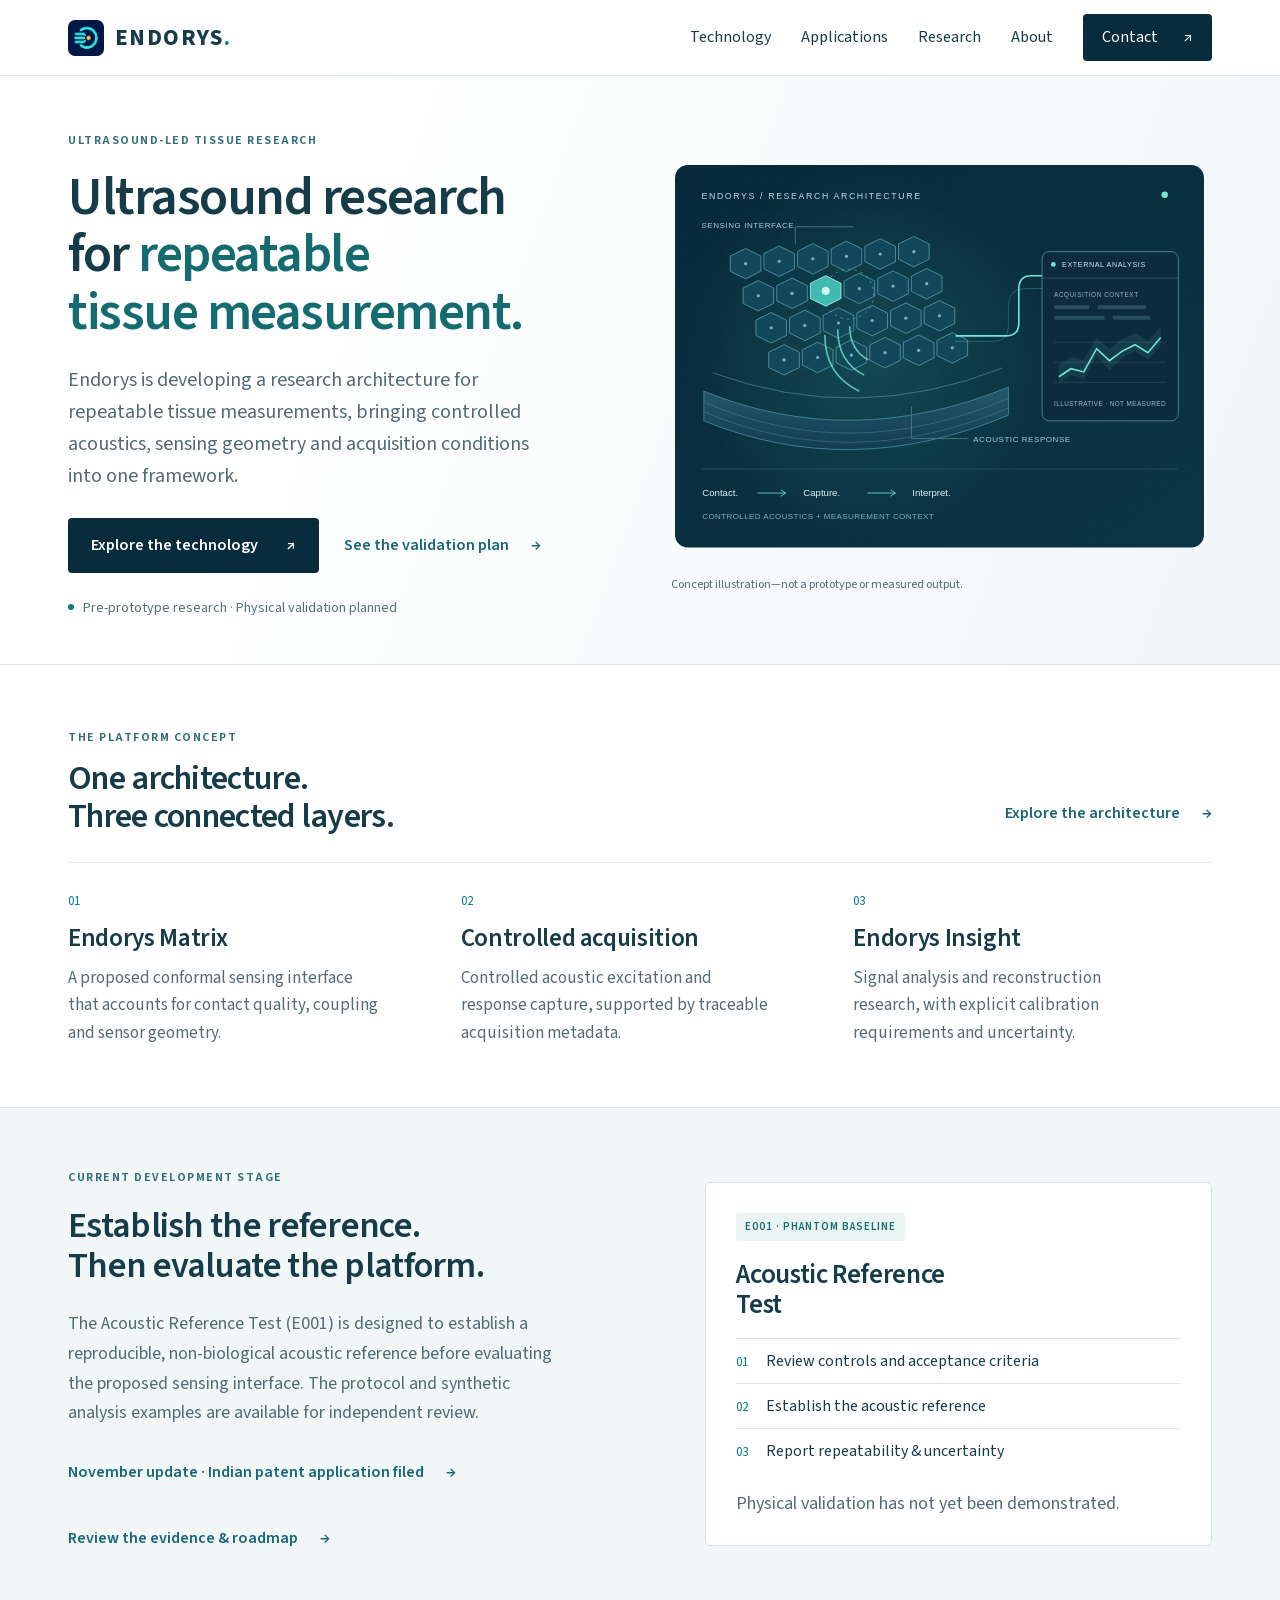
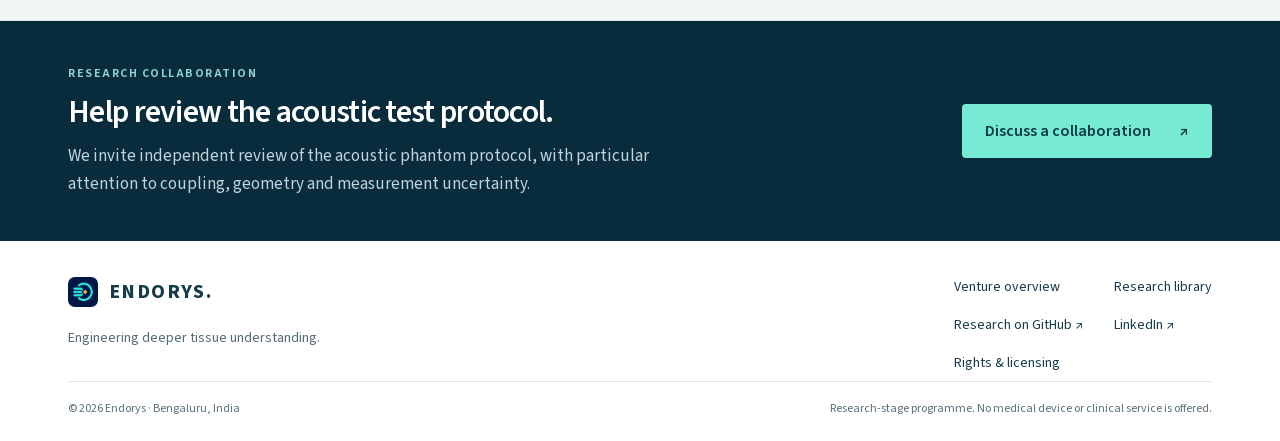
==== index.html @ 749d60e1 "Refine the Endorys website navigation and evidence presentation" ====
<!doctype html><html lang="en"><head><meta charset="utf-8"><meta name="viewport" content="width=device-width,initial-scale=1"><meta name="theme-color" content="#082c3c"><title>Endorys — Engineering deeper tissue understanding</title><meta name="description" content="Explore the Endorys research architecture for controlled acoustic measurement, conformal sensing and calibrated tissue-response analysis."><link rel="canonical" href="https://endorys.com/"><meta property="og:title" content="Endorys — Engineering deeper tissue understanding"><meta property="og:description" content="Explore the Endorys research architecture for controlled acoustic measurement, conformal sensing and calibrated tissue-response analysis."><meta property="og:type" content="website"><meta property="og:url" content="https://endorys.com/"><meta property="og:image" content="https://endorys.com/platform-concept.png"><meta property="og:image:alt" content="Endorys research concept illustration; not a prototype or measured output"><link rel="icon" href="endorys-icon.png"><link rel="preload" href="source-sans-3.woff2" as="font" type="font/woff2" crossorigin><link rel="stylesheet" href="site.css?v=20261106-mature1"><script src="site.js?v=20261109-ui" defer></script><link rel="stylesheet" href="site-ui.css?v=20261109-ui"></head><body><a class="skip-link" href="#main">Skip to content</a><header class="header"><div class="shell header-inner"><a href="index.html" class="brand" aria-label="Endorys home" aria-current="page"><img src="endorys-icon.png" alt="" width="36" height="36"><span>ENDORYS<span class="brand-dot">.</span></span></a><button class="menu-button" aria-expanded="false" aria-controls="primary-navigation">Menu <span aria-hidden="true">＋</span></button><nav id="primary-navigation" aria-label="Main navigation"><a href="technology.html">Technology</a><a href="applications.html">Applications</a><a href="research.html">Research</a><a href="about.html">About</a><a class="nav-contact" href="contact.html">Contact <span aria-hidden="true">↗</span></a></nav></div></header><main id="main" tabindex="-1"><section class="home-hero"><div class="shell hero-layout"><div class="hero-copy"><span class="eyebrow">ULTRASOUND-LED TISSUE RESEARCH</span><h1>Ultrasound research for <em>repeatable tissue measurement.</em></h1><p class="hero-lead">Endorys is developing a research architecture for repeatable tissue measurements, bringing controlled acoustics, sensing geometry and acquisition conditions into one framework.</p><div class="hero-actions"><a class="button button-dark" href="technology.html">Explore the technology <span aria-hidden="true">↗</span></a><a class="text-link" href="research.html">See the validation plan <span aria-hidden="true">→</span></a></div><p class="stage-note"><span class="status-dot" aria-hidden="true"></span>Pre-prototype research · Physical validation planned</p></div><figure class="hero-figure"><img src="platform-architecture.svg" alt="Illustrated research architecture connecting a conformal sensing interface to external analysis" width="680" height="510" fetchpriority="high"><figcaption>Concept illustration—not a prototype or measured output.</figcaption></figure></div></section>
<section class="platform-section shell"><div class="section-heading"><span class="eyebrow">THE PLATFORM CONCEPT</span><h2>One architecture.<br>Three connected layers.</h2><a class="text-link" href="technology.html">Explore the architecture <span aria-hidden="true">→</span></a></div><div class="component-row"><article><span class="number">01</span><h3>Endorys Matrix</h3><p>A proposed conformal sensing interface that accounts for contact quality, coupling and sensor geometry.</p></article><article><span class="number">02</span><h3>Controlled acquisition</h3><p>Controlled acoustic excitation and response capture, supported by traceable acquisition metadata.</p></article><article><span class="number">03</span><h3>Endorys Insight</h3><p>Signal analysis and reconstruction research, with explicit calibration requirements and uncertainty.</p></article></div></section>
<section class="research-feature"><div class="shell feature-layout"><div><span class="eyebrow">CURRENT DEVELOPMENT STAGE</span><h2>Establish the reference.<br>Then evaluate the platform.</h2><p>The Acoustic Reference Test (E001) is designed to establish a reproducible, non-biological acoustic reference before evaluating the proposed sensing interface. The protocol and synthetic analysis examples are available for independent review.</p><p><a class="text-link" href="research.html#patent-filing">November update · Indian patent application filed <span aria-hidden="true">→</span></a></p><a class="text-link" href="research.html">Review the evidence & roadmap <span aria-hidden="true">→</span></a></div><div class="milestone-panel"><span class="tag">E001 · PHANTOM BASELINE</span><h3>Acoustic Reference<br>Test</h3><ol><li><span>01</span>Review controls and acceptance criteria</li><li><span>02</span>Establish the acoustic reference</li><li><span>03</span>Report repeatability & uncertainty</li></ol><p>Physical validation has not yet been demonstrated.</p></div></div></section>
<section class="cta"><div class="shell cta-inner"><div><span class="eyebrow">RESEARCH COLLABORATION</span><h2>Help review the acoustic test protocol.</h2><p>We invite independent review of the acoustic phantom protocol, with particular attention to coupling, geometry and measurement uncertainty.</p></div><a class="button button-light" href="contact.html">Discuss a collaboration <span aria-hidden="true">↗</span></a></div></section></main><footer class="footer"><div class="shell"><div class="footer-top"><div><a class="brand" href="index.html"><img src="endorys-icon.png" alt="" width="30" height="30"><span>ENDORYS.</span></a><p>Engineering deeper tissue understanding.</p></div><nav aria-label="Footer navigation"><a href="overview.html">Venture overview</a><a href="research-library.html">Research library</a><a href="https://github.com/Endorys/platform">Research on GitHub ↗</a><a href="https://www.linkedin.com/company/endorys/">LinkedIn ↗</a><a href="https://github.com/Endorys/endorys.github.io/blob/main/LICENSE.md">Rights & licensing</a></nav></div><div class="footer-bottom"><span>© 2026 Endorys · Bengaluru, India</span><span>Research-stage programme. No medical device or clinical service is offered.</span></div></div></footer></body></html>
---- site.css ----
@font-face{font-family:'Source Sans 3';font-style:normal;font-weight:200 900;font-display:swap;src:url('source-sans-3.woff2') format('woff2')}
:root{--ink:#163c4a;--navy:#082c3c;--teal:#087e83;--mint:#76ead3;--muted:#526b77;--surface:#f1f6f7;--line:#dbe6e9;--white:#fff}*{box-sizing:border-box}html{scroll-behavior:smooth;scroll-padding-top:100px}body{margin:0;background:var(--white);color:var(--ink);font-family:'Source Sans 3',Arial,sans-serif;font-size:18px;line-height:1.65;-webkit-font-smoothing:antialiased}a{color:inherit;text-decoration:none}button{font:inherit}img{display:block;max-width:100%;height:auto}figure{margin:0}p{color:var(--muted);margin:0 0 22px}h1,h2,h3{font-weight:600;line-height:1.12;letter-spacing:-.7px;margin:0 0 24px}h1{font-size:clamp(42px,4.7vw,64px);letter-spacing:-1.5px}h2{font-size:clamp(30px,3.1vw,42px)}h3{font-size:25px;letter-spacing:-.35px}em{font-style:normal;color:var(--teal)}.shell{max-width:1240px;padding:0 48px;margin:0 auto}.header{height:88px;position:sticky;top:0;z-index:20;background:rgba(255,255,255,.97);border-bottom:1px solid var(--line)}.header-inner{height:100%;display:flex;align-items:center;justify-content:space-between;gap:32px}.brand{display:inline-flex;align-items:center;gap:11px;font-size:23px;font-weight:750;letter-spacing:1.4px;white-space:nowrap}.brand img{border-radius:7px}.brand-dot{color:var(--teal)}.header nav{display:flex;align-items:center;gap:30px;font-size:16px}.header nav>a{position:relative;min-height:44px;display:inline-flex;align-items:center}.header nav>a:hover,.header nav>a[aria-current=page]{color:var(--teal)}.header nav>a[aria-current=page]:not(.nav-contact):after{content:'';position:absolute;bottom:0;left:0;right:0;height:2px;background:var(--teal)}.header nav .nav-contact{padding:10px 19px;background:var(--navy);color:#fff;border-radius:4px;gap:25px}.nav-contact:hover{background:#145269}.menu-button{display:none}.eyebrow{display:block;font-size:12px;font-weight:650;letter-spacing:1.5px;color:#326d7b;line-height:1.5;margin-bottom:19px}.button{display:inline-flex;align-items:center;justify-content:space-between;gap:28px;min-height:50px;padding:13px 22px;font-size:16px;font-weight:600;border:1px solid transparent;border-radius:4px;transition:background .15s}.button-dark{background:var(--navy);color:#fff}.button-dark:hover{background:#16546b}.button-light{background:var(--mint);color:#0b3944}.button-light:hover{background:#a0f3e3}.text-link{display:inline-flex;align-items:center;gap:22px;font-size:16px;font-weight:600;color:#176779;min-height:44px}.text-link:hover{text-decoration:underline;text-underline-offset:5px}.home-hero{background:linear-gradient(110deg,#fff 20%,#f0f6f7 100%);border-bottom:1px solid var(--line)}.hero-layout{display:grid;grid-template-columns:1.03fr 1fr;gap:38px;align-items:center;padding-top:55px;padding-bottom:45px}.hero-copy{min-width:0}.hero-copy h1{font-size:clamp(42px,4.35vw,59px);line-height:1.08;margin-bottom:24px}.hero-lead{font-size:20px;line-height:1.6;max-width:475px;margin-bottom:26px}.hero-actions{display:flex;align-items:center;flex-wrap:wrap;gap:14px 25px}.stage-note{display:flex;align-items:center;gap:9px;font-size:14px;margin:23px 0 0;color:#55717c}.status-dot{width:6px;height:6px;background:var(--teal);border-radius:50%;flex:none}.hero-figure img{width:100%}.hero-figure figcaption{font-size:12px;color:#526b77;margin:9px 4px 0;line-height:1.5}.platform-section{padding-top:63px;padding-bottom:61px}.section-heading{display:grid;grid-template-columns:1fr auto;align-items:end;margin-bottom:27px}.section-heading .eyebrow{grid-column:1/-1;margin-bottom:13px}.section-heading h2{margin:0;font-size:34px}.component-row{display:grid;grid-template-columns:repeat(3,minmax(0,1fr));gap:34px;border-top:1px solid var(--line);padding-top:27px}.component-row article{position:relative;min-width:0}.component-row .number{display:block;font-size:13px;color:var(--teal);margin-bottom:13px}.component-row h3,.component-row h2{font-size:25px;margin-bottom:12px}.component-row p{font-size:17px;line-height:1.6;max-width:310px;margin-bottom:0}.research-feature{background:var(--surface);border-top:1px solid var(--line);border-bottom:1px solid var(--line)}.feature-layout{display:grid;grid-template-columns:1.1fr 1fr;gap:80px;align-items:center;padding-top:60px;padding-bottom:60px}.feature-layout h2{font-size:36px}.feature-layout>div>p{max-width:490px;font-size:18px}.milestone-panel{background:white;border:1px solid #d2e3e7;border-radius:6px;padding:27px 30px}.tag{display:inline-block;font-size:11px;letter-spacing:1px;font-weight:600;line-height:1.5;color:#176b72;background:#e9f4f3;border-radius:3px;padding:6px 9px}.tag-muted{color:#586b72;background:#eef1f2}.milestone-panel h3{font-size:27px;margin:18px 0}.milestone-panel ol{list-style:none;padding:0;margin:0}.milestone-panel li{display:flex;gap:18px;padding:9px 0;font-size:16px;border-top:1px solid var(--line)}.milestone-panel li span{color:var(--teal);font-size:13px;padding-top:3px}.milestone-panel>p{font-size:13px;margin:15px 0 0}.cta{background:var(--navy);color:white}.cta-inner{display:flex;align-items:center;justify-content:space-between;gap:50px;padding-top:43px;padding-bottom:43px}.cta .eyebrow{color:#8fd4d2;margin-bottom:12px}.cta h2{font-size:32px;margin-bottom:12px}.cta p{font-size:17px;color:#c1d4dc;max-width:620px;margin:0}.cta .button{flex:none}.footer{background:#fff}.footer .shell{padding-top:34px;padding-bottom:22px}.footer-top{display:flex;align-items:start;justify-content:space-between;gap:30px}.footer .brand{font-size:20px}.footer-top p{font-size:14px;margin:10px 0 20px}.footer nav{display:grid;grid-template-columns:auto auto;gap:8px 30px;font-size:14px}.footer nav a{min-height:30px}.footer nav a:hover{color:var(--teal);text-decoration:underline}.footer-bottom{display:flex;justify-content:space-between;gap:25px;border-top:1px solid var(--line);padding-top:17px;font-size:12px;color:#5b707a}.page-hero{padding-top:66px;padding-bottom:40px}.page-hero h1{max-width:870px}.lead{font-size:22px;line-height:1.55;max-width:760px;margin-bottom:0}.content-section{padding-top:45px;padding-bottom:65px}.surface{background:var(--surface);border-block:1px solid var(--line)}.split-copy{display:grid;grid-template-columns:1fr 1.12fr;gap:90px}.lead-small{font-size:21px;line-height:1.6}.wide-figure{background:var(--surface);border:1px solid var(--line);border-radius:7px;padding:20px;display:grid;grid-template-columns:minmax(0,1fr) 280px;align-items:center;margin:0 0 45px}.wide-figure img{max-width:650px;width:100%;margin:auto}.wide-figure figcaption{font-size:15px;line-height:1.6;color:var(--muted);padding:30px}.component-row .tag{margin-top:20px}.notice{padding:20px 24px;border-left:3px solid var(--teal);background:var(--surface);font-size:16px;line-height:1.7;margin-top:35px;color:var(--muted)}.notice strong{color:var(--ink)}.image-disclosure{border-block:1px solid var(--line);padding:20px 0}.image-disclosure figure{padding-top:24px}.image-disclosure img{border-radius:5px}.image-disclosure figcaption{font-size:13px;color:var(--muted);margin-top:12px}details summary{cursor:pointer;list-style:none;display:flex;justify-content:space-between;gap:20px;min-height:30px;font-size:18px}summary::-webkit-details-marker{display:none}summary:after{content:'+';color:var(--teal)}details[open] summary:after{content:'−'}details p{font-size:17px;max-width:850px;margin-top:20px}details p a{text-decoration:underline}.application-list>article{display:grid;grid-template-columns:1fr 1fr;gap:90px;border-top:1px solid var(--line);padding:38px 0}.application-list h2{font-size:32px}.application-list p{font-size:19px;max-width:480px}.application-list dl{margin:5px 0}.application-list dt{font-size:12px;letter-spacing:1px;text-transform:uppercase;color:#276e7b;margin-bottom:8px;font-weight:600}.application-list dd{margin:0 0 24px;font-size:17px;color:var(--muted);line-height:1.65}.fine-print{font-size:14px;line-height:1.65;color:#5b707a;margin-top:20px}.evidence-row{display:grid;grid-template-columns:repeat(3,minmax(0,1fr));gap:38px}.evidence-row h2{font-size:26px;margin-top:20px}.evidence-row p{font-size:17px}.roadmap{list-style:none;margin:0;padding:0;border-top:1px solid #cddde2}.roadmap li{padding:20px 0;border-bottom:1px solid #cddde2}.roadmap li>span{font-size:11px;letter-spacing:1px;color:var(--teal);font-weight:600}.roadmap h3{font-size:23px;margin:12px 0}.roadmap p{font-size:17px;margin-bottom:0}.resource-links{border-top:1px solid var(--line);margin-top:30px}.resource-links>a{display:flex;align-items:center;justify-content:space-between;gap:25px;border-bottom:1px solid var(--line);padding:18px 0;font-size:19px}.resource-links>a:hover{color:var(--teal)}.resource-links span{color:var(--teal)}.about-layout,.contact-layout{display:grid;grid-template-columns:.8fr 1.2fr;gap:95px}.founder-panel{padding:34px;background:var(--surface);border:1px solid var(--line);border-radius:5px;align-self:start}.monogram{display:grid;place-items:center;width:78px;height:78px;background:var(--navy);color:var(--mint);border-radius:50%;font-size:26px;margin-bottom:30px}.founder-panel h2{font-size:30px}.founder-panel .text-link{display:flex;margin-top:24px}.prose h2{font-size:29px;margin-top:35px;margin-bottom:18px}.prose h2:first-child{margin-top:0}.prose p{line-height:1.8}.contact-panel{padding:32px;background:var(--navy);border-radius:6px;color:white;align-self:start}.contact-panel .eyebrow{color:#8fd4d2}.contact-panel h2{font-size:33px}.contact-panel p{color:#c0d2da}.contact-email{font-size:20px;overflow-wrap:anywhere;display:inline-flex;gap:14px;margin-bottom:16px;text-decoration:underline;text-underline-offset:5px}.contact-panel .fine-print{font-size:14px;border-top:1px solid #386070;padding-top:20px}.contact-faq{border-top:1px solid var(--line)}.contact-faq details{padding:22px 0;border-bottom:1px solid var(--line)}.skip-link{position:absolute;left:-9999px}.skip-link:focus{left:15px;top:15px;z-index:99;background:#fff;color:#082c3c;padding:12px}:focus-visible{outline:3px solid #07888c;outline-offset:5px}
@media(max-width:1100px){.shell{padding-left:34px;padding-right:34px}.header nav{gap:20px}.hero-layout{gap:20px}.hero-copy h1{font-size:47px}.hero-lead{font-size:19px}.feature-layout{gap:45px}.split-copy,.about-layout,.contact-layout,.application-list>article{gap:50px}.contact-email{font-size:18px}.wide-figure{grid-template-columns:1fr 220px}}
@media(max-width:800px){.header{height:74px}.header-inner{gap:15px}.menu-button{display:flex;align-items:center;gap:20px;min-height:44px;background:none;border:0;color:var(--ink);padding:8px 0;font-size:16px}.header nav{display:none;position:absolute;top:74px;left:0;right:0;background:#fff;padding:18px 28px 24px;border-bottom:1px solid var(--line);box-shadow:0 12px 18px #082c3c0d}.header nav.is-open{display:flex;flex-direction:column;align-items:stretch;gap:5px}.header nav>a{padding:9px 5px}.header nav .nav-contact{margin-top:8px;justify-content:space-between;padding:12px 18px}.hero-layout{grid-template-columns:1fr;padding-top:42px;padding-bottom:33px;gap:28px}.hero-copy h1{font-size:clamp(42px,7.5vw,59px)}.hero-copy{max-width:660px}.hero-lead{max-width:570px}.hero-figure{max-width:570px;margin:0 auto;width:100%}.hero-figure img{max-height:330px;object-fit:contain}.hero-figure figcaption{text-align:center}.feature-layout,.split-copy,.about-layout,.contact-layout,.application-list>article{grid-template-columns:1fr;gap:30px}.feature-layout{padding-top:43px;padding-bottom:43px}.component-row{gap:20px}.component-row h3,.component-row h2{font-size:23px}.component-row p{font-size:16px}.section-heading h2{font-size:31px}.section-heading{grid-template-columns:1fr;gap:16px}.cta-inner{align-items:start;flex-direction:column;gap:25px}.cta h2{font-size:30px}.footer nav{gap:8px 23px}.page-hero{padding-top:43px;padding-bottom:20px}.page-hero h1{font-size:clamp(39px,7vw,55px)}.lead{font-size:20px}.content-section{padding-top:34px;padding-bottom:43px}.wide-figure{grid-template-columns:1fr}.wide-figure img{max-height:370px;object-fit:contain}.wide-figure figcaption{padding:15px 8px;text-align:center}.evidence-row{grid-template-columns:1fr;gap:25px}.evidence-row article{border-bottom:1px solid var(--line);padding-bottom:20px}.application-list>article{padding:29px 0}.application-list h2{font-size:29px}.about-layout{gap:35px}.founder-panel{max-width:500px}.prose h2{font-size:27px}}
@media(max-width:540px){body{font-size:17px}.shell{padding-left:24px;padding-right:24px}.brand{font-size:21px;letter-spacing:1.1px}.brand img{width:32px;height:32px}.hero-layout{padding-top:35px;gap:23px}.hero-copy h1{font-size:clamp(37px,9.3vw,49px);letter-spacing:-1.1px}.hero-lead{font-size:18px;line-height:1.6;margin-bottom:22px}.hero-actions{gap:8px 20px}.button{font-size:15px;padding:12px 18px;gap:20px}.text-link{font-size:15px}.stage-note{font-size:12px;margin-top:18px}.eyebrow{font-size:11px;letter-spacing:1.2px;margin-bottom:16px}.hero-figure img{max-height:260px}.hero-figure figcaption{font-size:11px}.platform-section{padding-top:38px;padding-bottom:35px}.section-heading h2{font-size:30px}.component-row{grid-template-columns:1fr;gap:23px;padding-top:22px}.component-row article{display:grid;grid-template-columns:26px 1fr;gap:0 13px}.component-row .number{grid-row:1/3;padding-top:5px}.component-row h3,.component-row h2{font-size:23px;margin-bottom:8px}.component-row p{grid-column:2;max-width:none;font-size:16px}.component-row .tag{grid-column:2;justify-self:start}.feature-layout h2{font-size:31px}.feature-layout>div>p{font-size:17px}.milestone-panel{padding:23px}.milestone-panel h3{font-size:26px}.cta-inner{padding-top:34px;padding-bottom:34px}.cta h2{font-size:29px}.cta p{font-size:16px}.footer-top{flex-direction:column;gap:0}.footer .shell{padding-top:28px}.footer nav{width:100%;margin-bottom:20px;font-size:13px;gap:5px 20px;grid-template-columns:1fr 1fr}.footer nav a{padding:5px 0}.footer-bottom{flex-direction:column;gap:5px;font-size:11px}.page-hero h1{font-size:39px;letter-spacing:-1px}.lead{font-size:19px}.notice{font-size:15px;padding:17px 19px}.contact-panel{padding:25px}.contact-email{font-size:19px}.contact-panel h2{font-size:30px}.resource-links>a{font-size:17px}.application-list p{font-size:18px}.fine-print{font-size:13px}.wide-figure{padding:12px}}
@media(prefers-reduced-motion:reduce){html{scroll-behavior:auto}*,*:before,*:after{transition:none!important;animation:none!important}}
@media print{.header,.footer,.cta,.hero-actions{display:none}body{font-size:11pt}.shell{padding:0;max-width:none}.page-hero,.content-section,.platform-section,.feature-layout{padding:15px 0}h1{font-size:30pt}h2{font-size:22pt}a{text-decoration:underline}.component-row{break-inside:avoid}}
---- site-ui.css ----
/* Shared navigation and evidence cues for the public site. */
html {
  scroll-padding-top: 6rem;
}

.header {
  height: 76px;
}

.header nav > a[aria-current="location"] {
  color: #126472;
  text-decoration: underline;
  text-underline-offset: 0.4em;
}

.skip-link:focus {
  position: fixed;
  border-radius: 4px;
}

.home-hero h1 {
  font-size: clamp(2.5rem, 4.15vw, 3.5rem);
  text-wrap: balance;
}

.home-hero h1 em {
  color: #146b70;
}

.breadcrumb {
  display: flex;
  flex-wrap: wrap;
  align-items: center;
  gap: 0.4rem 0.7rem;
  padding-block: 1rem;
  color: #526b77;
  font-size: 0.9375rem;
}

.breadcrumb a {
  color: #126472;
  text-decoration: underline;
  text-underline-offset: 0.18em;
}

.evidence-chip {
  display: inline-flex;
  align-items: center;
  padding: 0.3rem 0.65rem;
  margin: 1.1rem 0 0;
  border: 1px solid #c8e1e2;
  border-radius: 4px;
  background: #edf6f6;
  color: #164b55;
  font-size: 0.875rem;
  font-weight: 650;
}

.section-links {
  display: flex;
  flex-wrap: wrap;
  align-items: baseline;
  gap: 0.25rem 1rem;
  margin-top: 1.35rem;
  padding-top: 0.65rem;
  border-top: 1px solid #dbe6e9;
  font-size: 0.9375rem;
}

.section-links > span {
  color: #526b77;
  font-weight: 650;
}

.section-links ul {
  display: flex;
  flex-wrap: wrap;
  gap: 0 1.1rem;
  margin: 0;
  padding: 0;
  list-style: none;
}

.section-links a {
  display: inline-flex;
  align-items: center;
  min-height: 44px;
  color: #126472;
  text-decoration: underline;
  text-underline-offset: 0.18em;
}

.library-page .hero .section-links {
  border-color: #335662;
}

.library-page .hero .eyebrow,
.library-page .hero .section-links > span {
  color: #c4d8df;
}

.library-page .hero .section-links a,
.library-page .hero .text-link.light {
  color: #a6f0e0;
}

.library-page .header .brand-dot {
  color: #146b70;
}

.library-page .hero-grid {
  padding-block: clamp(2rem, 4.5vw, 4rem);
}

.overview-content {
  max-width: 1050px;
  padding-bottom: 3rem;
}

.overview-content > .eyebrow {
  margin-top: 1.5rem;
}

.overview-content > h1 {
  max-width: 16ch;
  text-wrap: balance;
}

.overview-content > p {
  max-width: 68ch;
}

.overview-content .print-hint {
  font-size: 0.9rem;
}

.overview-content .stage {
  padding: 1rem 1.25rem;
  border-left: 3px solid #087e83;
  background: #f1f6f7;
}

.overview-content .grid {
  display: grid;
  grid-template-columns: repeat(2, minmax(0, 1fr));
  gap: clamp(1.5rem, 5vw, 4rem);
}

.overview-content section {
  min-width: 0;
  margin-top: 1.75rem;
  padding-top: 1.35rem;
  border-top: 1px solid #dbe6e9;
  overflow-wrap: anywhere;
}

.overview-content h2 {
  margin-bottom: 0.75rem;
  font-size: clamp(1.3rem, 2.5vw, 1.65rem);
}

.overview-content section p,
.overview-content section li {
  font-size: 1rem;
}

.overview-content section a {
  color: #126472;
  text-decoration: underline;
  text-underline-offset: 0.18em;
}

.overview-content .meta,
.overview-content .note {
  font-size: 0.875rem;
}

@media (max-width: 800px) {
  .header {
    height: 66px;
  }

  .header nav {
    top: 100%;
    max-height: calc(100dvh - 66px);
    overflow-y: auto;
  }

  html:not(.nav-enhanced) .header {
    position: relative;
    height: auto;
  }

  html:not(.nav-enhanced) .header-inner {
    flex-wrap: wrap;
    padding-block: 0.5rem;
  }

  html:not(.nav-enhanced) .header nav {
    position: static;
    display: flex;
    flex-wrap: wrap;
    gap: 0 0.75rem;
    max-height: none;
    padding: 0;
    border: 0;
    box-shadow: none;
  }

  html:not(.nav-enhanced) .menu-button {
    display: none;
  }
}

@media (max-width: 560px) {
  .home-hero h1 {
    font-size: clamp(2.05rem, 8.6vw, 2.75rem);
  }

  .overview-content .grid {
    grid-template-columns: 1fr;
    gap: 0;
  }
}

@media print {
  .overview-content .breadcrumb,
  .overview-content .print-hint {
    display: none;
  }

  .overview-content .grid {
    grid-template-columns: repeat(2, minmax(0, 1fr));
    gap: 1rem;
  }

  .overview-content section {
    break-inside: avoid;
  }
}
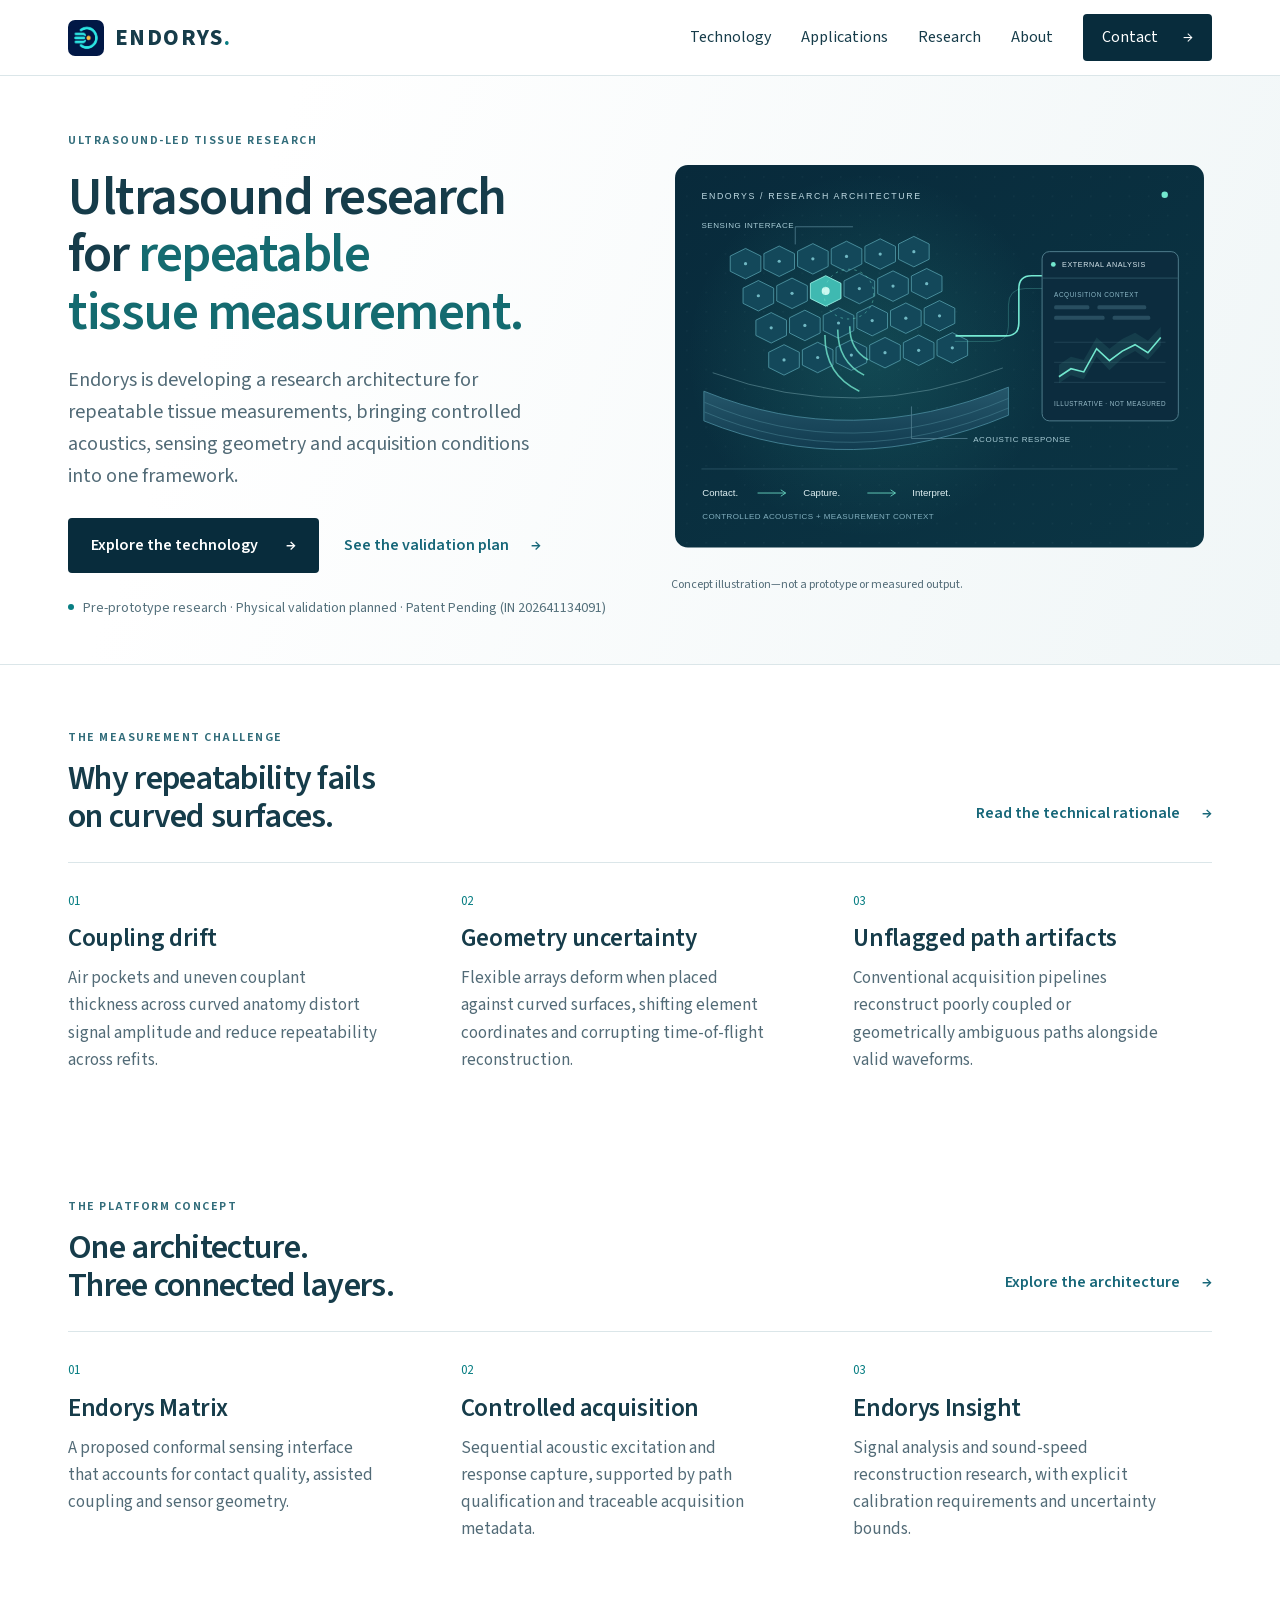
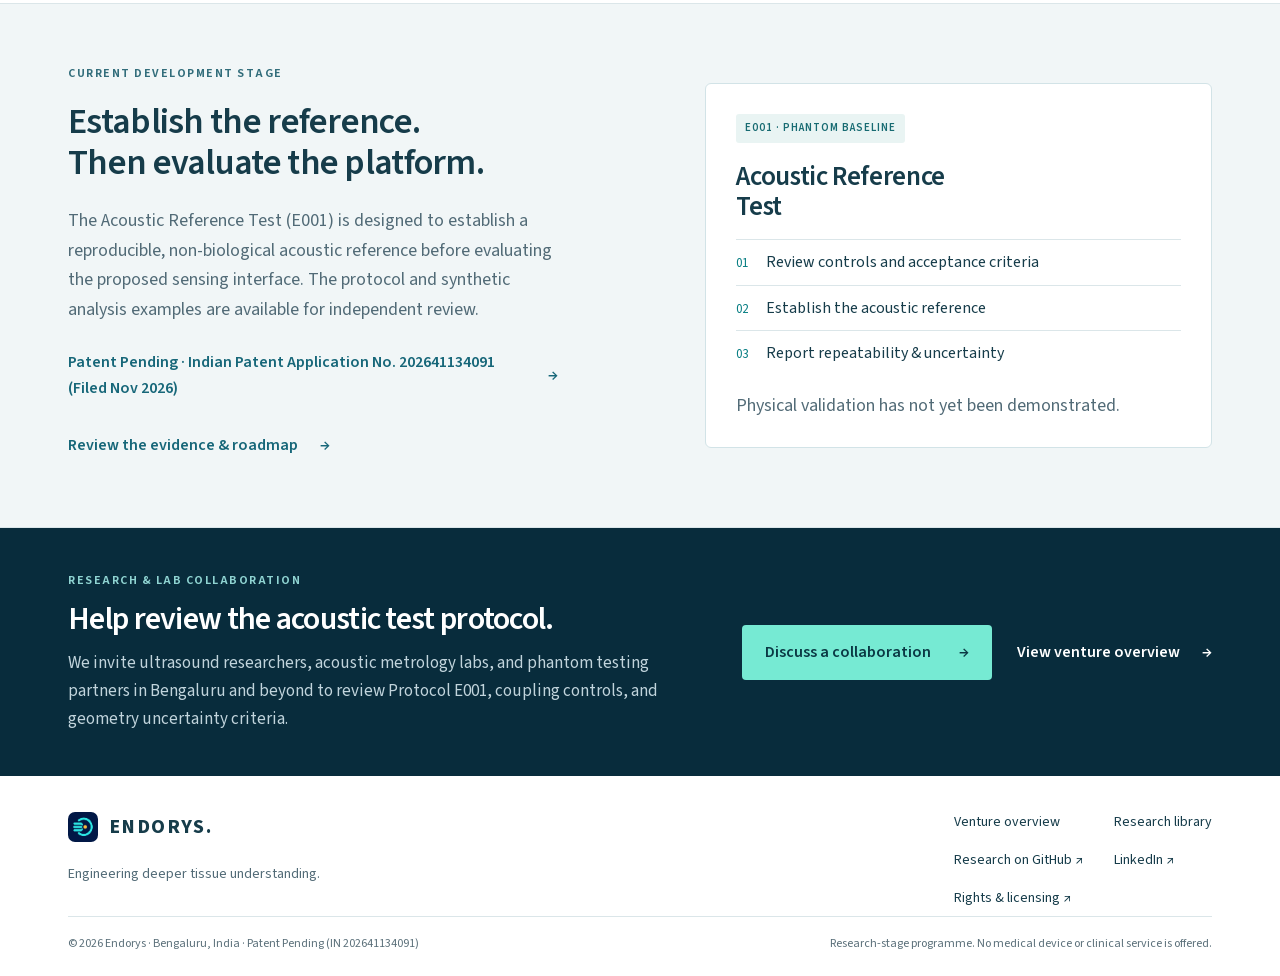
==== commit ab9993ac: "Revise index.html for SEO and content clarity Updated the title, description, and keywords for SEO o" ====
--- a/index.html
+++ b/index.html
@@ -1,4 +1,181 @@
-<!doctype html><html lang="en"><head><meta charset="utf-8"><meta name="viewport" content="width=device-width,initial-scale=1"><meta name="theme-color" content="#082c3c"><title>Endorys — Engineering deeper tissue understanding</title><meta name="description" content="Explore the Endorys research architecture for controlled acoustic measurement, conformal sensing and calibrated tissue-response analysis."><link rel="canonical" href="https://endorys.com/"><meta property="og:title" content="Endorys — Engineering deeper tissue understanding"><meta property="og:description" content="Explore the Endorys research architecture for controlled acoustic measurement, conformal sensing and calibrated tissue-response analysis."><meta property="og:type" content="website"><meta property="og:url" content="https://endorys.com/"><meta property="og:image" content="https://endorys.com/platform-concept.png"><meta property="og:image:alt" content="Endorys research concept illustration; not a prototype or measured output"><link rel="icon" href="endorys-icon.png"><link rel="preload" href="source-sans-3.woff2" as="font" type="font/woff2" crossorigin><link rel="stylesheet" href="site.css?v=20261106-mature1"><script src="site.js?v=20261109-ui" defer></script><link rel="stylesheet" href="site-ui.css?v=20261109-ui"></head><body><a class="skip-link" href="#main">Skip to content</a><header class="header"><div class="shell header-inner"><a href="index.html" class="brand" aria-label="Endorys home" aria-current="page"><img src="endorys-icon.png" alt="" width="36" height="36"><span>ENDORYS<span class="brand-dot">.</span></span></a><button class="menu-button" aria-expanded="false" aria-controls="primary-navigation">Menu <span aria-hidden="true">＋</span></button><nav id="primary-navigation" aria-label="Main navigation"><a href="technology.html">Technology</a><a href="applications.html">Applications</a><a href="research.html">Research</a><a href="about.html">About</a><a class="nav-contact" href="contact.html">Contact <span aria-hidden="true">↗</span></a></nav></div></header><main id="main" tabindex="-1"><section class="home-hero"><div class="shell hero-layout"><div class="hero-copy"><span class="eyebrow">ULTRASOUND-LED TISSUE RESEARCH</span><h1>Ultrasound research for <em>repeatable tissue measurement.</em></h1><p class="hero-lead">Endorys is developing a research architecture for repeatable tissue measurements, bringing controlled acoustics, sensing geometry and acquisition conditions into one framework.</p><div class="hero-actions"><a class="button button-dark" href="technology.html">Explore the technology <span aria-hidden="true">↗</span></a><a class="text-link" href="research.html">See the validation plan <span aria-hidden="true">→</span></a></div><p class="stage-note"><span class="status-dot" aria-hidden="true"></span>Pre-prototype research · Physical validation planned</p></div><figure class="hero-figure"><img src="platform-architecture.svg" alt="Illustrated research architecture connecting a conformal sensing interface to external analysis" width="680" height="510" fetchpriority="high"><figcaption>Concept illustration—not a prototype or measured output.</figcaption></figure></div></section>
-<section class="platform-section shell"><div class="section-heading"><span class="eyebrow">THE PLATFORM CONCEPT</span><h2>One architecture.<br>Three connected layers.</h2><a class="text-link" href="technology.html">Explore the architecture <span aria-hidden="true">→</span></a></div><div class="component-row"><article><span class="number">01</span><h3>Endorys Matrix</h3><p>A proposed conformal sensing interface that accounts for contact quality, coupling and sensor geometry.</p></article><article><span class="number">02</span><h3>Controlled acquisition</h3><p>Controlled acoustic excitation and response capture, supported by traceable acquisition metadata.</p></article><article><span class="number">03</span><h3>Endorys Insight</h3><p>Signal analysis and reconstruction research, with explicit calibration requirements and uncertainty.</p></article></div></section>
-<section class="research-feature"><div class="shell feature-layout"><div><span class="eyebrow">CURRENT DEVELOPMENT STAGE</span><h2>Establish the reference.<br>Then evaluate the platform.</h2><p>The Acoustic Reference Test (E001) is designed to establish a reproducible, non-biological acoustic reference before evaluating the proposed sensing interface. The protocol and synthetic analysis examples are available for independent review.</p><p><a class="text-link" href="research.html#patent-filing">November update · Indian patent application filed <span aria-hidden="true">→</span></a></p><a class="text-link" href="research.html">Review the evidence & roadmap <span aria-hidden="true">→</span></a></div><div class="milestone-panel"><span class="tag">E001 · PHANTOM BASELINE</span><h3>Acoustic Reference<br>Test</h3><ol><li><span>01</span>Review controls and acceptance criteria</li><li><span>02</span>Establish the acoustic reference</li><li><span>03</span>Report repeatability & uncertainty</li></ol><p>Physical validation has not yet been demonstrated.</p></div></div></section>
-<section class="cta"><div class="shell cta-inner"><div><span class="eyebrow">RESEARCH COLLABORATION</span><h2>Help review the acoustic test protocol.</h2><p>We invite independent review of the acoustic phantom protocol, with particular attention to coupling, geometry and measurement uncertainty.</p></div><a class="button button-light" href="contact.html">Discuss a collaboration <span aria-hidden="true">↗</span></a></div></section></main><footer class="footer"><div class="shell"><div class="footer-top"><div><a class="brand" href="index.html"><img src="endorys-icon.png" alt="" width="30" height="30"><span>ENDORYS.</span></a><p>Engineering deeper tissue understanding.</p></div><nav aria-label="Footer navigation"><a href="overview.html">Venture overview</a><a href="research-library.html">Research library</a><a href="https://github.com/Endorys/platform">Research on GitHub ↗</a><a href="https://www.linkedin.com/company/endorys/">LinkedIn ↗</a><a href="https://github.com/Endorys/endorys.github.io/blob/main/LICENSE.md">Rights & licensing</a></nav></div><div class="footer-bottom"><span>© 2026 Endorys · Bengaluru, India</span><span>Research-stage programme. No medical device or clinical service is offered.</span></div></div></footer></body></html>+<!doctype html>
+<html lang="en">
+<head>
+  <meta charset="utf-8">
+  <meta name="viewport" content="width=device-width,initial-scale=1">
+  <meta name="theme-color" content="#082c3c">
+  <title>Endorys — Conformal Ultrasound &amp; Repeatable Tissue Measurement Research</title>
+  <meta name="description" content="Endorys develops a patent-pending research architecture for repeatable ultrasound tissue measurement, combining conformal sensing geometry, assisted coupling, and calibrated phantom validation (E001).">
+  <meta name="keywords" content="conformal ultrasound array, ultrasound tomography research, acoustic phantom validation, sound-speed reconstruction, Endorys, Bengaluru">
+  <link rel="canonical" href="https://endorys.com/">
+  <meta property="og:title" content="Endorys — Conformal Ultrasound &amp; Repeatable Tissue Measurement Research">
+  <meta property="og:description" content="Patent-pending research architecture for controlled acoustic measurement, conformal sensing geometry, and calibrated tissue-response analysis.">
+  <meta property="og:type" content="website">
+  <meta property="og:url" content="https://endorys.com/">
+  <meta property="og:image" content="https://endorys.com/platform-concept.png">
+  <meta property="og:image:alt" content="Endorys research concept illustration; not a prototype or measured output">
+  <link rel="icon" href="endorys-icon.png">
+  <link rel="preload" href="source-sans-3.woff2" as="font" type="font/woff2" crossorigin>
+  <link rel="stylesheet" href="site.css?v=20261106-mature1">
+  <script src="site.js?v=20261109-ui" defer></script>
+  <link rel="stylesheet" href="site-ui.css?v=20261109-ui">
+</head>
+<body>
+  <a class="skip-link" href="#main">Skip to content</a>
+
+  <header class="header">
+    <div class="shell header-inner">
+      <a href="index.html" class="brand" aria-label="Endorys home" aria-current="page">
+        <img src="endorys-icon.png" alt="" width="36" height="36">
+        <span>ENDORYS<span class="brand-dot">.</span></span>
+      </a>
+      <button class="menu-button" aria-expanded="false" aria-controls="primary-navigation">
+        Menu <span aria-hidden="true">＋</span>
+      </button>
+      <nav id="primary-navigation" aria-label="Main navigation">
+        <a href="technology.html">Technology</a>
+        <a href="applications.html">Applications</a>
+        <a href="research.html">Research</a>
+        <a href="about.html">About</a>
+        <a class="nav-contact" href="contact.html">Contact <span aria-hidden="true">→</span></a>
+      </nav>
+    </div>
+  </header>
+
+  <main id="main" tabindex="-1">
+    <section class="home-hero">
+      <div class="shell hero-layout">
+        <div class="hero-copy">
+          <span class="eyebrow">ULTRASOUND-LED TISSUE RESEARCH</span>
+          <h1>Ultrasound research for <em>repeatable tissue measurement.</em></h1>
+          <p class="hero-lead">Endorys is developing a research architecture for repeatable tissue measurements, bringing controlled acoustics, sensing geometry and acquisition conditions into one framework.</p>
+          <div class="hero-actions">
+            <a class="button button-dark" href="technology.html">Explore the technology <span aria-hidden="true">→</span></a>
+            <a class="text-link" href="research.html">See the validation plan <span aria-hidden="true">→</span></a>
+          </div>
+          <p class="stage-note">
+            <span class="status-dot" aria-hidden="true"></span>Pre-prototype research · Physical validation planned · Patent Pending (IN 202641134091)
+          </p>
+        </div>
+        <figure class="hero-figure">
+          <img src="platform-architecture.svg" alt="Illustrated research architecture connecting a conformal sensing interface to external analysis" width="680" height="510" fetchpriority="high">
+          <figcaption>Concept illustration—not a prototype or measured output.</figcaption>
+        </figure>
+      </div>
+    </section>
+
+    <section class="platform-section shell" aria-labelledby="challenge-heading">
+      <div class="section-heading">
+        <span class="eyebrow">THE MEASUREMENT CHALLENGE</span>
+        <h2 id="challenge-heading">Why repeatability fails<br>on curved surfaces.</h2>
+        <a class="text-link" href="research-library.html">Read the technical rationale <span aria-hidden="true">→</span></a>
+      </div>
+      <div class="component-row">
+        <article>
+          <span class="number">01</span>
+          <h3>Coupling drift</h3>
+          <p>Air pockets and uneven couplant thickness across curved anatomy distort signal amplitude and reduce repeatability across refits.</p>
+        </article>
+        <article>
+          <span class="number">02</span>
+          <h3>Geometry uncertainty</h3>
+          <p>Flexible arrays deform when placed against curved surfaces, shifting element coordinates and corrupting time-of-flight reconstruction.</p>
+        </article>
+        <article>
+          <span class="number">03</span>
+          <h3>Unflagged path artifacts</h3>
+          <p>Conventional acquisition pipelines reconstruct poorly coupled or geometrically ambiguous paths alongside valid waveforms.</p>
+        </article>
+      </div>
+    </section>
+
+    <section class="platform-section shell" aria-labelledby="platform-heading">
+      <div class="section-heading">
+        <span class="eyebrow">THE PLATFORM CONCEPT</span>
+        <h2 id="platform-heading">One architecture.<br>Three connected layers.</h2>
+        <a class="text-link" href="technology.html">Explore the architecture <span aria-hidden="true">→</span></a>
+      </div>
+      <div class="component-row">
+        <article>
+          <span class="number">01</span>
+          <h3>Endorys Matrix</h3>
+          <p>A proposed conformal sensing interface that accounts for contact quality, assisted coupling and sensor geometry.</p>
+        </article>
+        <article>
+          <span class="number">02</span>
+          <h3>Controlled acquisition</h3>
+          <p>Sequential acoustic excitation and response capture, supported by path qualification and traceable acquisition metadata.</p>
+        </article>
+        <article>
+          <span class="number">03</span>
+          <h3>Endorys Insight</h3>
+          <p>Signal analysis and sound-speed reconstruction research, with explicit calibration requirements and uncertainty bounds.</p>
+        </article>
+      </div>
+    </section>
+
+    <section class="research-feature">
+      <div class="shell feature-layout">
+        <div>
+          <span class="eyebrow">CURRENT DEVELOPMENT STAGE</span>
+          <h2>Establish the reference.<br>Then evaluate the platform.</h2>
+          <p>The Acoustic Reference Test (E001) is designed to establish a reproducible, non-biological acoustic reference before evaluating the proposed sensing interface. The protocol and synthetic analysis examples are available for independent review.</p>
+          <p>
+            <a class="text-link" href="research.html#patent-filing">Patent Pending · Indian Patent Application No. 202641134091 (Filed Nov 2026) <span aria-hidden="true">→</span></a>
+          </p>
+          <a class="text-link" href="research.html">Review the evidence &amp; roadmap <span aria-hidden="true">→</span></a>
+        </div>
+        <div class="milestone-panel">
+          <span class="tag">E001 · PHANTOM BASELINE</span>
+          <h3>Acoustic Reference<br>Test</h3>
+          <ol>
+            <li><span>01</span>Review controls and acceptance criteria</li>
+            <li><span>02</span>Establish the acoustic reference</li>
+            <li><span>03</span>Report repeatability &amp; uncertainty</li>
+          </ol>
+          <p>Physical validation has not yet been demonstrated.</p>
+        </div>
+      </div>
+    </section>
+
+    <section class="cta">
+      <div class="shell cta-inner">
+        <div>
+          <span class="eyebrow">RESEARCH &amp; LAB COLLABORATION</span>
+          <h2>Help review the acoustic test protocol.</h2>
+          <p>We invite ultrasound researchers, acoustic metrology labs, and phantom testing partners in Bengaluru and beyond to review Protocol E001, coupling controls, and geometry uncertainty criteria.</p>
+        </div>
+        <div class="hero-actions">
+          <a class="button button-light" href="contact.html">Discuss a collaboration <span aria-hidden="true">→</span></a>
+          <a class="text-link" href="overview.html" style="color: inherit;">View venture overview <span aria-hidden="true">→</span></a>
+        </div>
+      </div>
+    </section>
+  </main>
+
+  <footer class="footer">
+    <div class="shell">
+      <div class="footer-top">
+        <div>
+          <a class="brand" href="index.html">
+            <img src="endorys-icon.png" alt="" width="30" height="30">
+            <span>ENDORYS.</span>
+          </a>
+          <p>Engineering deeper tissue understanding.</p>
+        </div>
+        <nav aria-label="Footer navigation">
+          <a href="overview.html">Venture overview</a>
+          <a href="research-library.html">Research library</a>
+          <a href="https://github.com/Endorys/platform" target="_blank" rel="noopener">Research on GitHub <span aria-hidden="true">↗</span></a>
+          <a href="https://www.linkedin.com/company/endorys/" target="_blank" rel="noopener">LinkedIn <span aria-hidden="true">↗</span></a>
+          <a href="https://github.com/Endorys/endorys.github.io/blob/main/LICENSE.md" target="_blank" rel="noopener">Rights &amp; licensing <span aria-hidden="true">↗</span></a>
+        </nav>
+      </div>
+      <div class="footer-bottom">
+        <span>© 2026 Endorys · Bengaluru, India · Patent Pending (IN 202641134091)</span>
+        <span>Research-stage programme. No medical device or clinical service is offered.</span>
+      </div>
+    </div>
+  </footer>
+</body>
+</html>
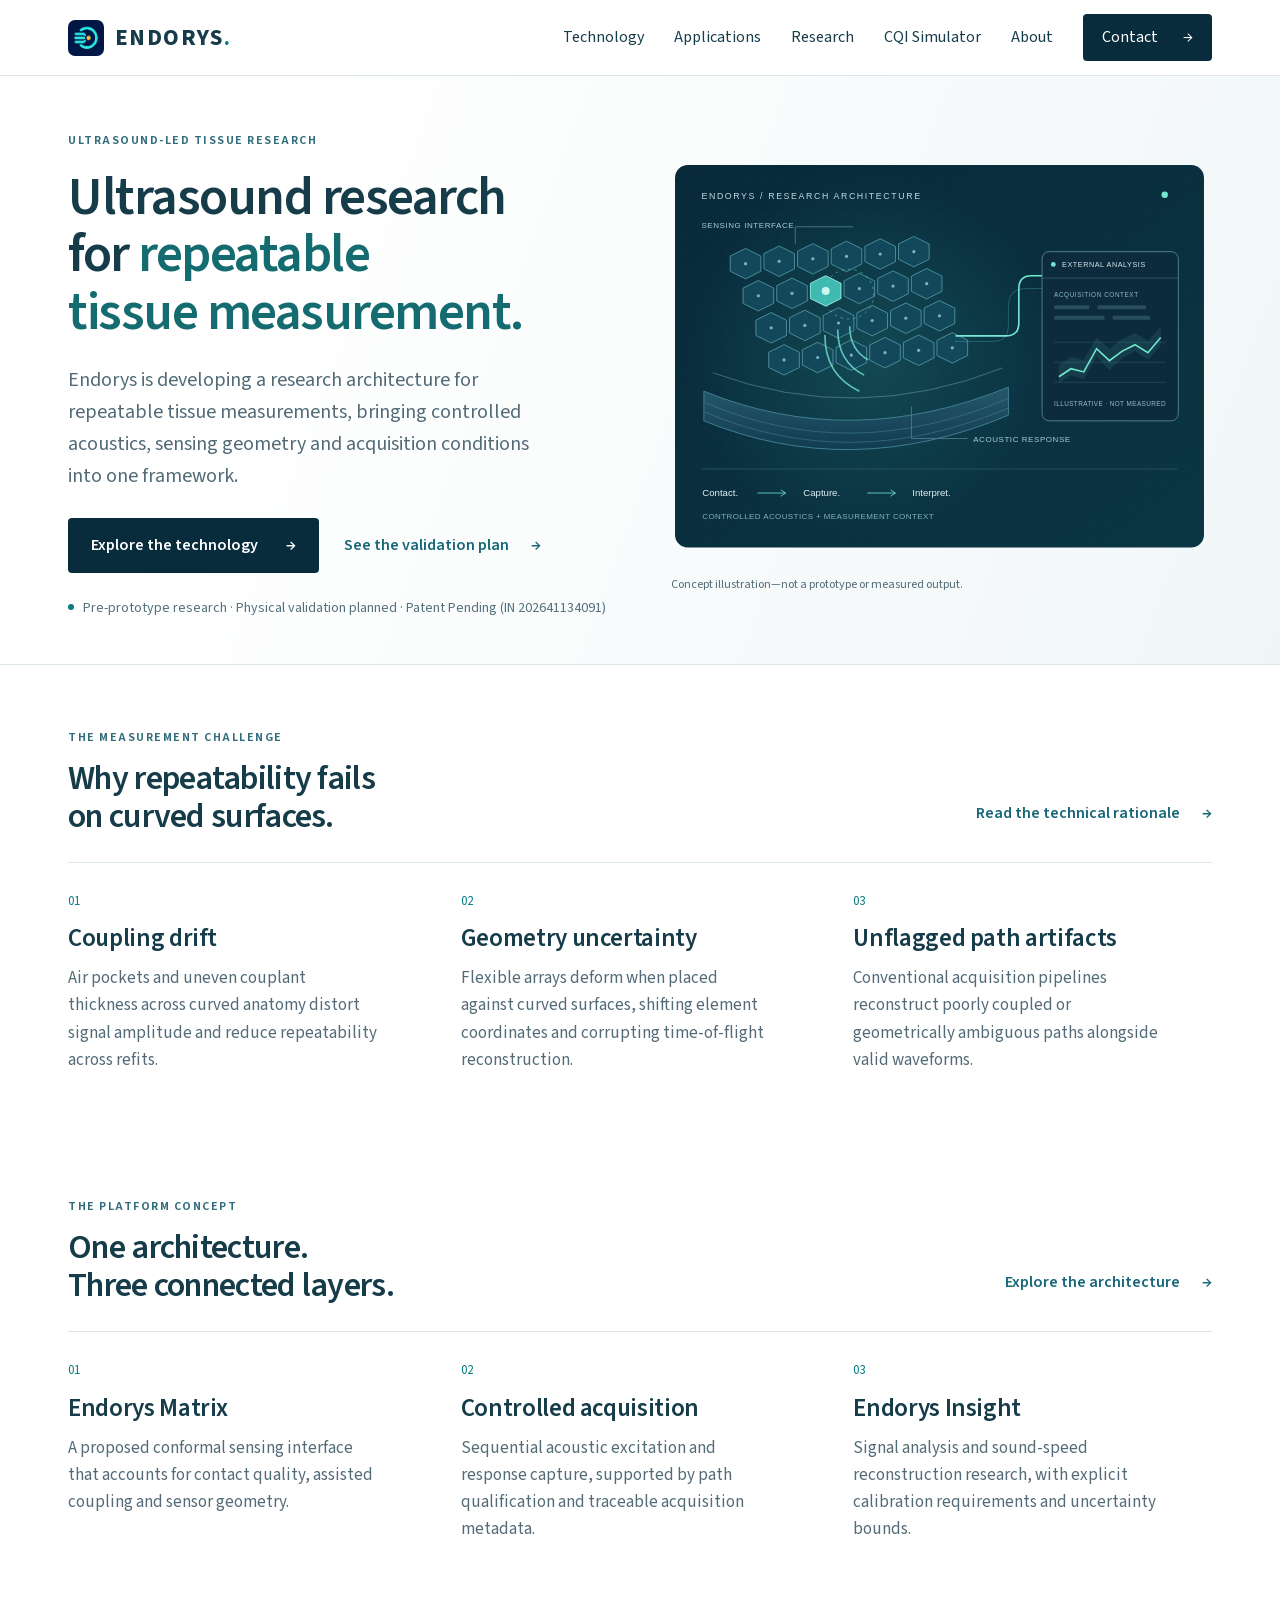
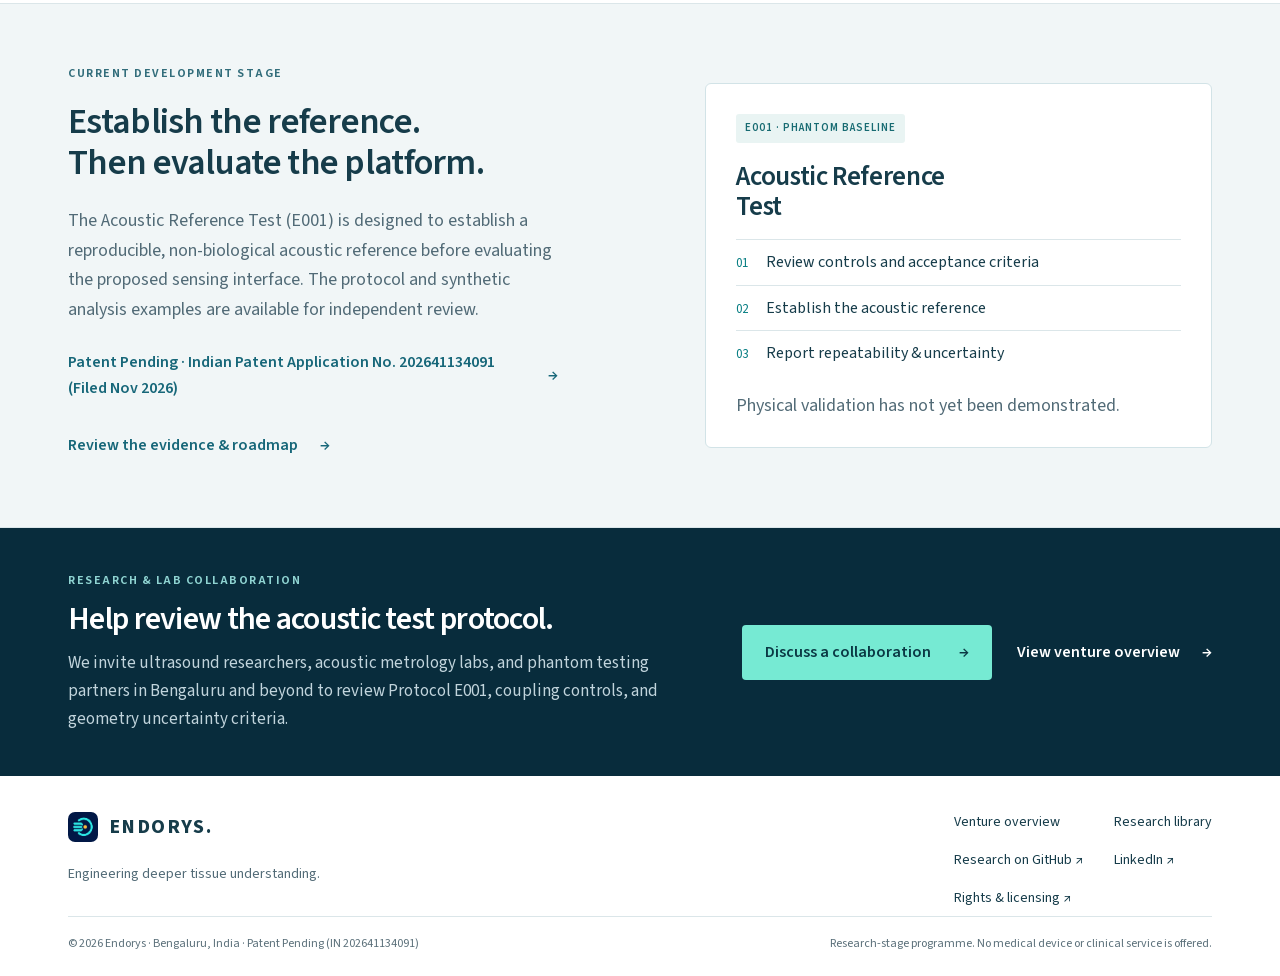
==== commit 0edf9848: "Add CQI Simulator link to navigation" ====
--- a/index.html
+++ b/index.html
@@ -14,7 +14,7 @@
   <meta property="og:url" content="https://endorys.com/">
   <meta property="og:image" content="https://endorys.com/platform-concept.png">
   <meta property="og:image:alt" content="Endorys research concept illustration; not a prototype or measured output">
-  <link rel="icon" href="endorys-icon.png">
+  <link rel="icon" href="Endorys_TM2.jpg">
   <link rel="preload" href="source-sans-3.woff2" as="font" type="font/woff2" crossorigin>
   <link rel="stylesheet" href="site.css?v=20261106-mature1">
   <script src="site.js?v=20261109-ui" defer></script>
@@ -22,7 +22,6 @@
 </head>
 <body>
   <a class="skip-link" href="#main">Skip to content</a>
-
   <header class="header">
     <div class="shell header-inner">
       <a href="index.html" class="brand" aria-label="Endorys home" aria-current="page">
@@ -36,6 +35,7 @@
         <a href="technology.html">Technology</a>
         <a href="applications.html">Applications</a>
         <a href="research.html">Research</a>
+        <a href="check.html">CQI Simulator</a>
         <a href="about.html">About</a>
         <a class="nav-contact" href="contact.html">Contact <span aria-hidden="true">→</span></a>
       </nav>
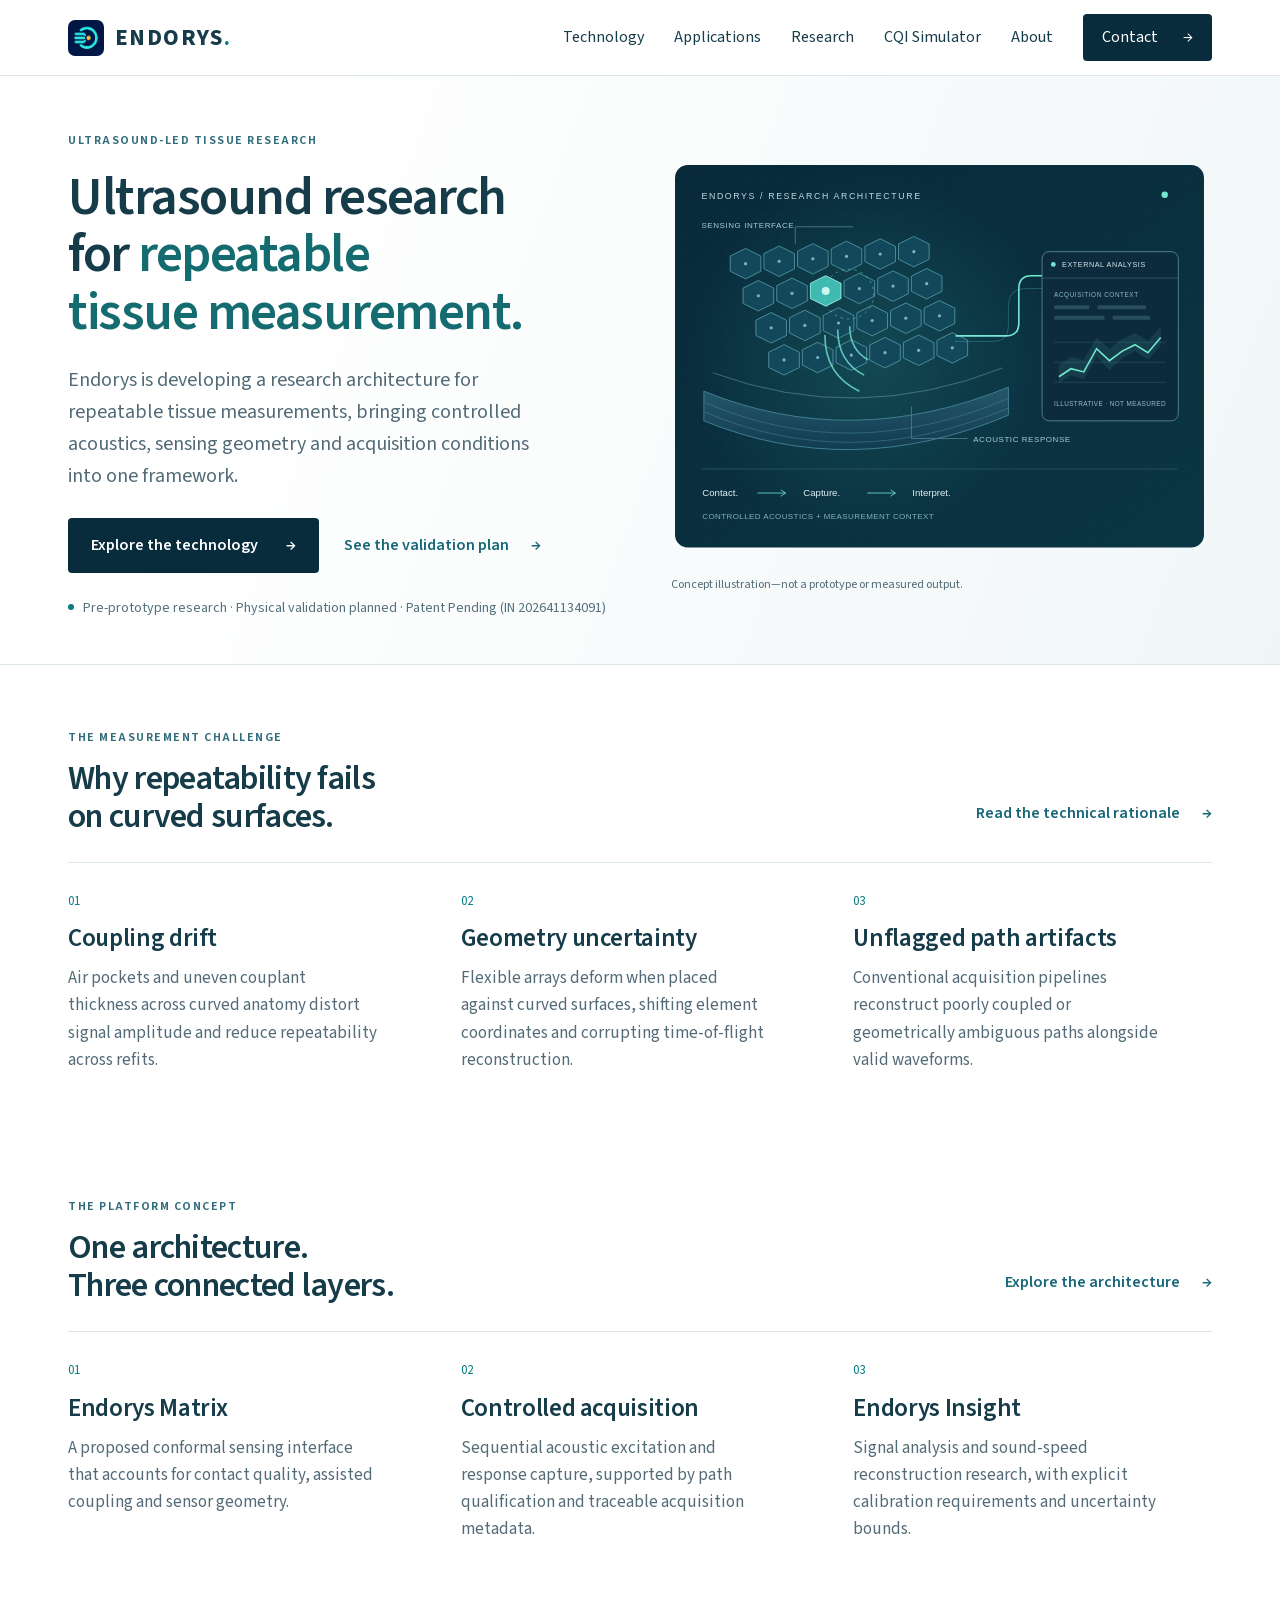
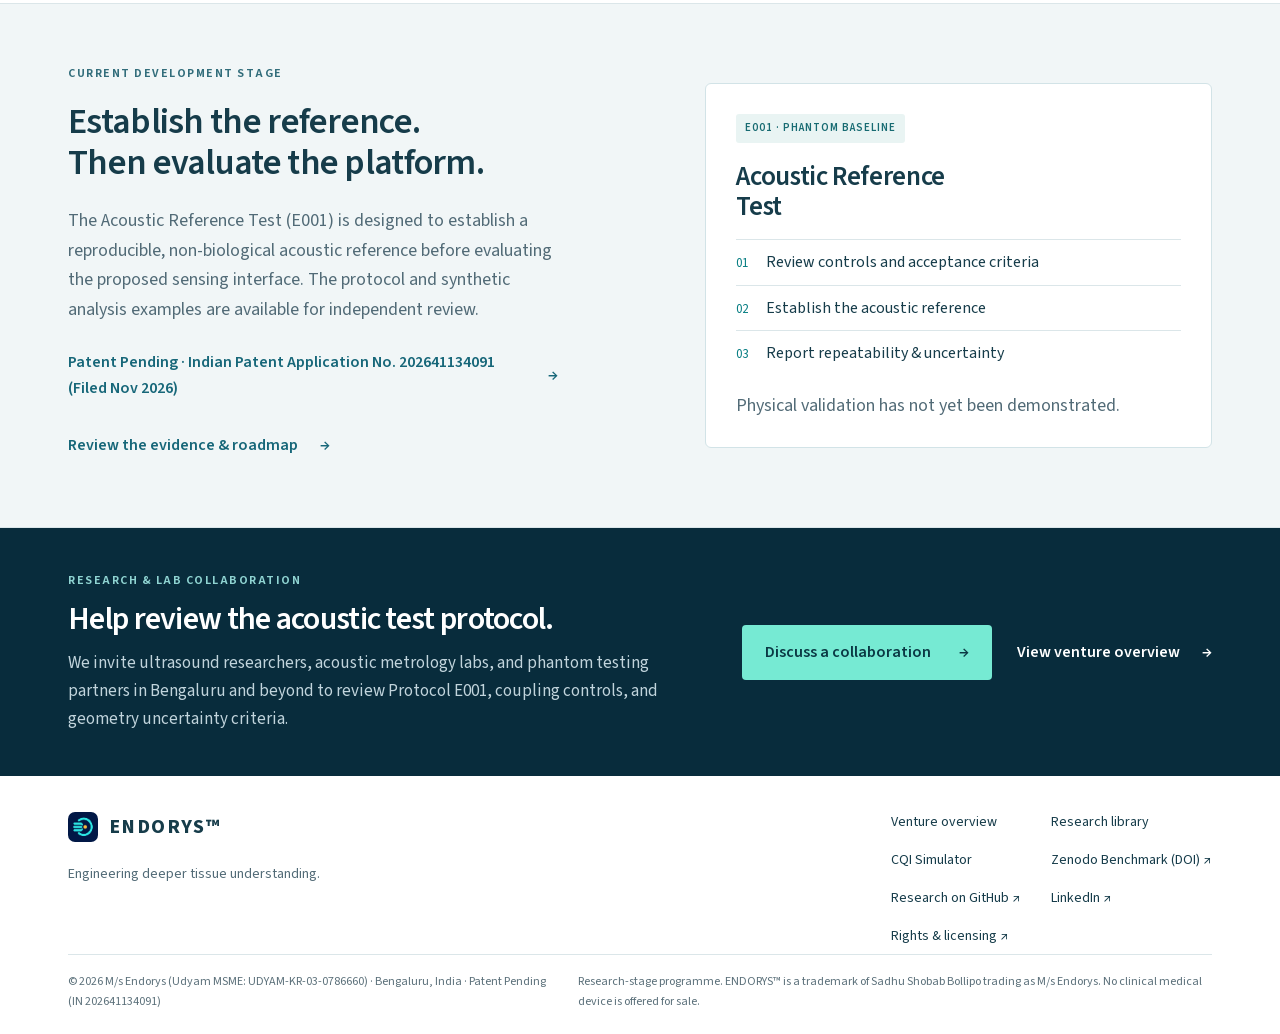
==== commit 82f85943: "Revise footer links and trademark details Updated footer content with new links and trademark inform" ====
--- a/index.html
+++ b/index.html
@@ -153,27 +153,29 @@
     </section>
   </main>
 
-  <footer class="footer">
+ <footer class="footer">
     <div class="shell">
       <div class="footer-top">
         <div>
           <a class="brand" href="index.html">
             <img src="endorys-icon.png" alt="" width="30" height="30">
-            <span>ENDORYS.</span>
+            <span>ENDORYS&trade;</span>
           </a>
           <p>Engineering deeper tissue understanding.</p>
         </div>
         <nav aria-label="Footer navigation">
           <a href="overview.html">Venture overview</a>
           <a href="research-library.html">Research library</a>
-          <a href="https://github.com/Endorys/platform" target="_blank" rel="noopener">Research on GitHub <span aria-hidden="true">↗</span></a>
-          <a href="https://www.linkedin.com/company/endorys/" target="_blank" rel="noopener">LinkedIn <span aria-hidden="true">↗</span></a>
-          <a href="https://github.com/Endorys/endorys.github.io/blob/main/LICENSE.md" target="_blank" rel="noopener">Rights &amp; licensing <span aria-hidden="true">↗</span></a>
+          <a href="check.html">CQI Simulator</a>
+          <a href="https://doi.org" target="_blank" rel="noopener">Zenodo Benchmark (DOI) <span aria-hidden="true">&#8599;</span></a>
+          <a href="https://github.com" target="_blank" rel="noopener">Research on GitHub <span aria-hidden="true">&#8599;</span></a>
+          <a href="https://linkedin.com" target="_blank" rel="noopener">LinkedIn <span aria-hidden="true">&#8599;</span></a>
+          <a href="https://github.com/blob/main/LICENSE.md" target="_blank" rel="noopener">Rights &amp; licensing <span aria-hidden="true">&#8599;</span></a>
         </nav>
       </div>
       <div class="footer-bottom">
-        <span>© 2026 Endorys · Bengaluru, India · Patent Pending (IN 202641134091)</span>
-        <span>Research-stage programme. No medical device or clinical service is offered.</span>
+        <span>&copy; 2026 M/s Endorys (Udyam MSME: UDYAM-KR-03-0786660) &middot; Bengaluru, India &middot; Patent Pending (IN 202641134091)</span>
+        <span>Research-stage programme. ENDORYS&trade; is a trademark of Sadhu Shobab Bollipo trading as M/s Endorys. No clinical medical device is offered for sale.</span>
       </div>
     </div>
   </footer>
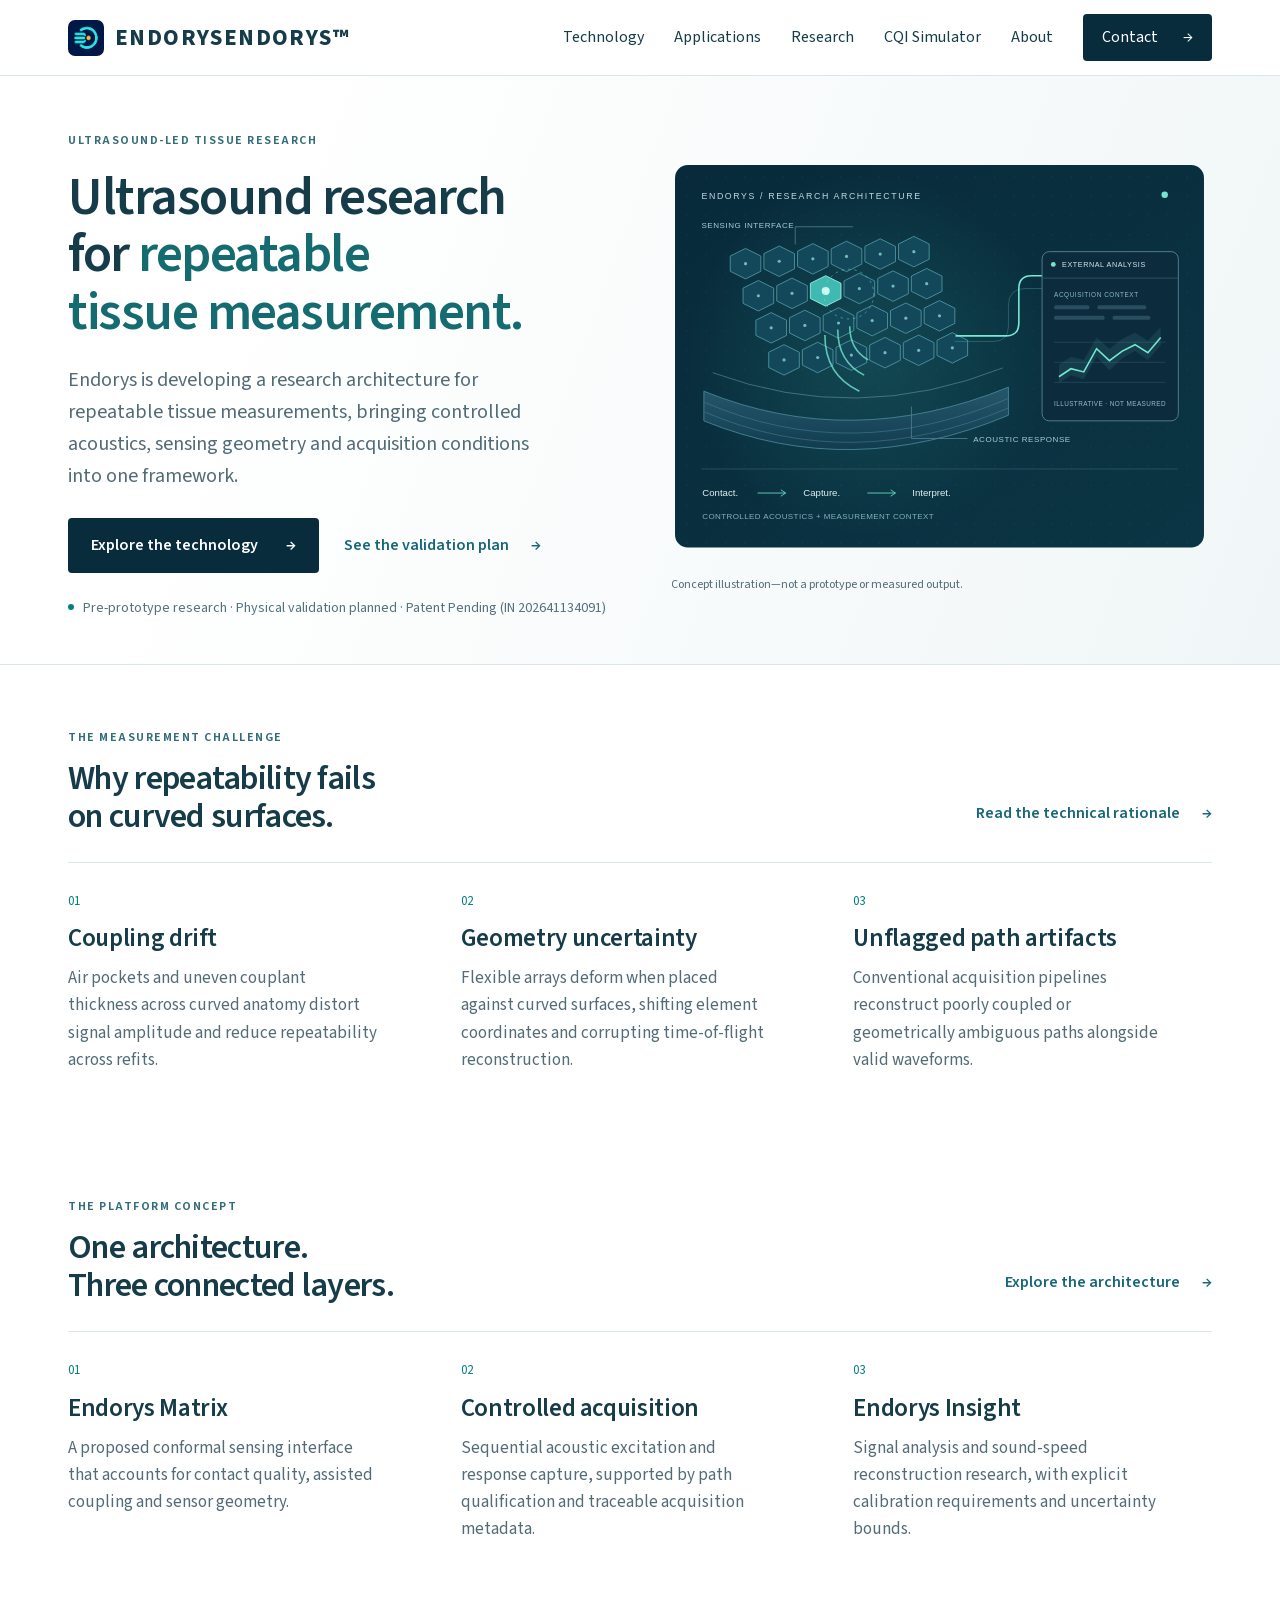
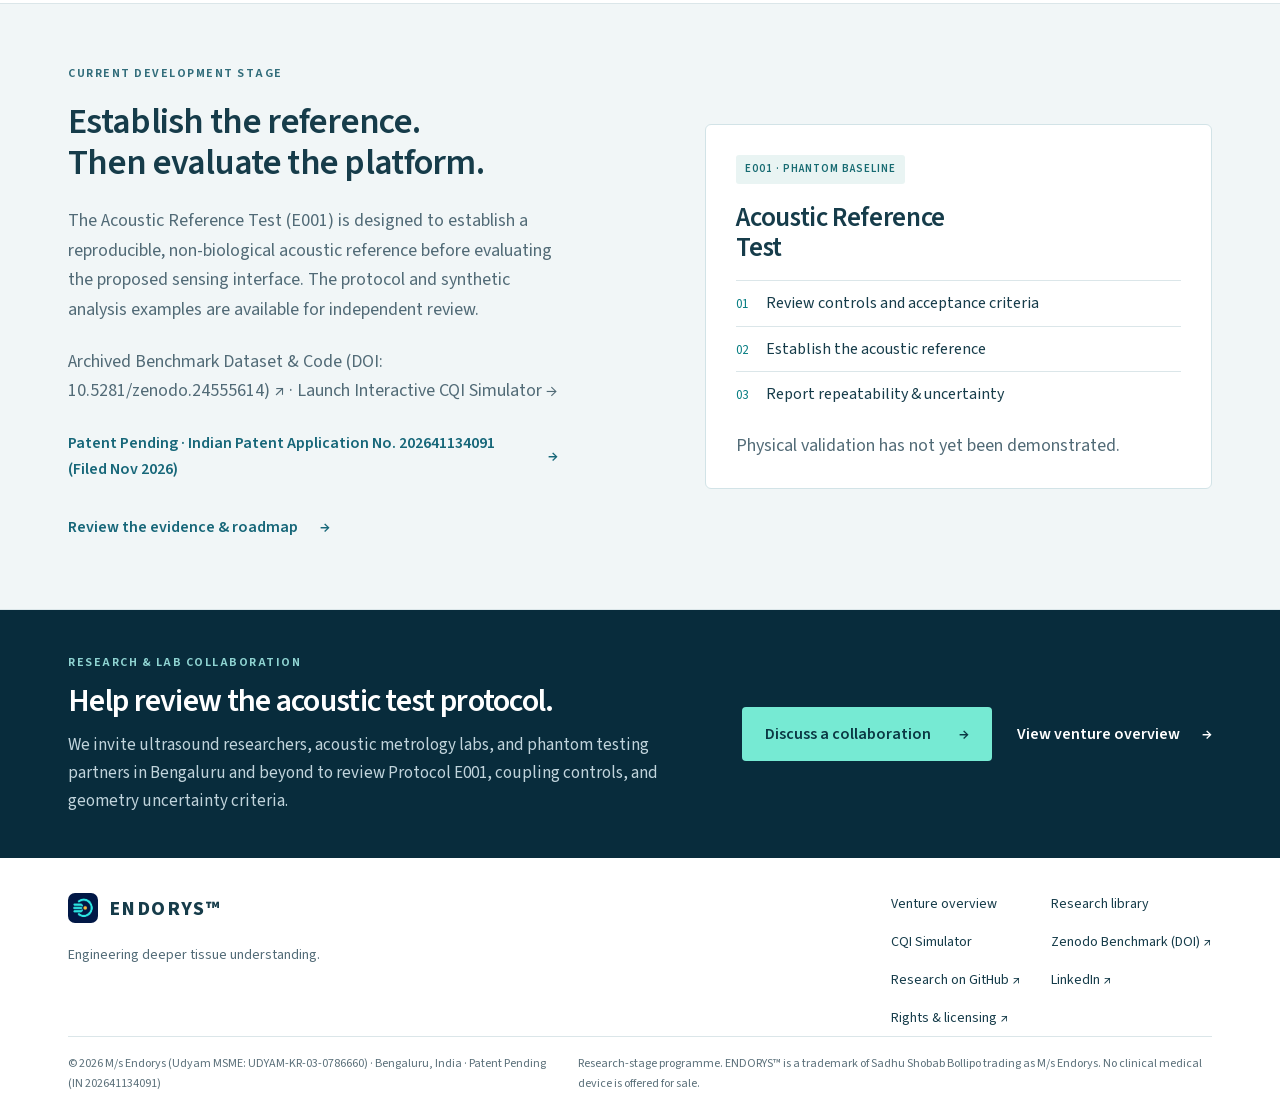
==== commit e427c9dd: "Modify brand name and add resource links Updated brand name and added links to archived dataset and " ====
--- a/index.html
+++ b/index.html
@@ -26,7 +26,7 @@
     <div class="shell header-inner">
       <a href="index.html" class="brand" aria-label="Endorys home" aria-current="page">
         <img src="endorys-icon.png" alt="" width="36" height="36">
-        <span>ENDORYS<span class="brand-dot">.</span></span>
+        <span>ENDORYSENDORYS&trade;</span>
       </a>
       <button class="menu-button" aria-expanded="false" aria-controls="primary-navigation">
         Menu <span aria-hidden="true">＋</span>
@@ -120,6 +120,7 @@
           <span class="eyebrow">CURRENT DEVELOPMENT STAGE</span>
           <h2>Establish the reference.<br>Then evaluate the platform.</h2>
           <p>The Acoustic Reference Test (E001) is designed to establish a reproducible, non-biological acoustic reference before evaluating the proposed sensing interface. The protocol and synthetic analysis examples are available for independent review.</p>
+          <p><a href="https://doi.org" target="_blank" rel="noopener">Archived Benchmark Dataset &amp; Code (DOI: 10.5281/zenodo.24555614) &#8599;</a> &middot; <a href="check.html">Launch Interactive CQI Simulator &rarr;</a></p>
           <p>
             <a class="text-link" href="research.html#patent-filing">Patent Pending · Indian Patent Application No. 202641134091 (Filed Nov 2026) <span aria-hidden="true">→</span></a>
           </p>
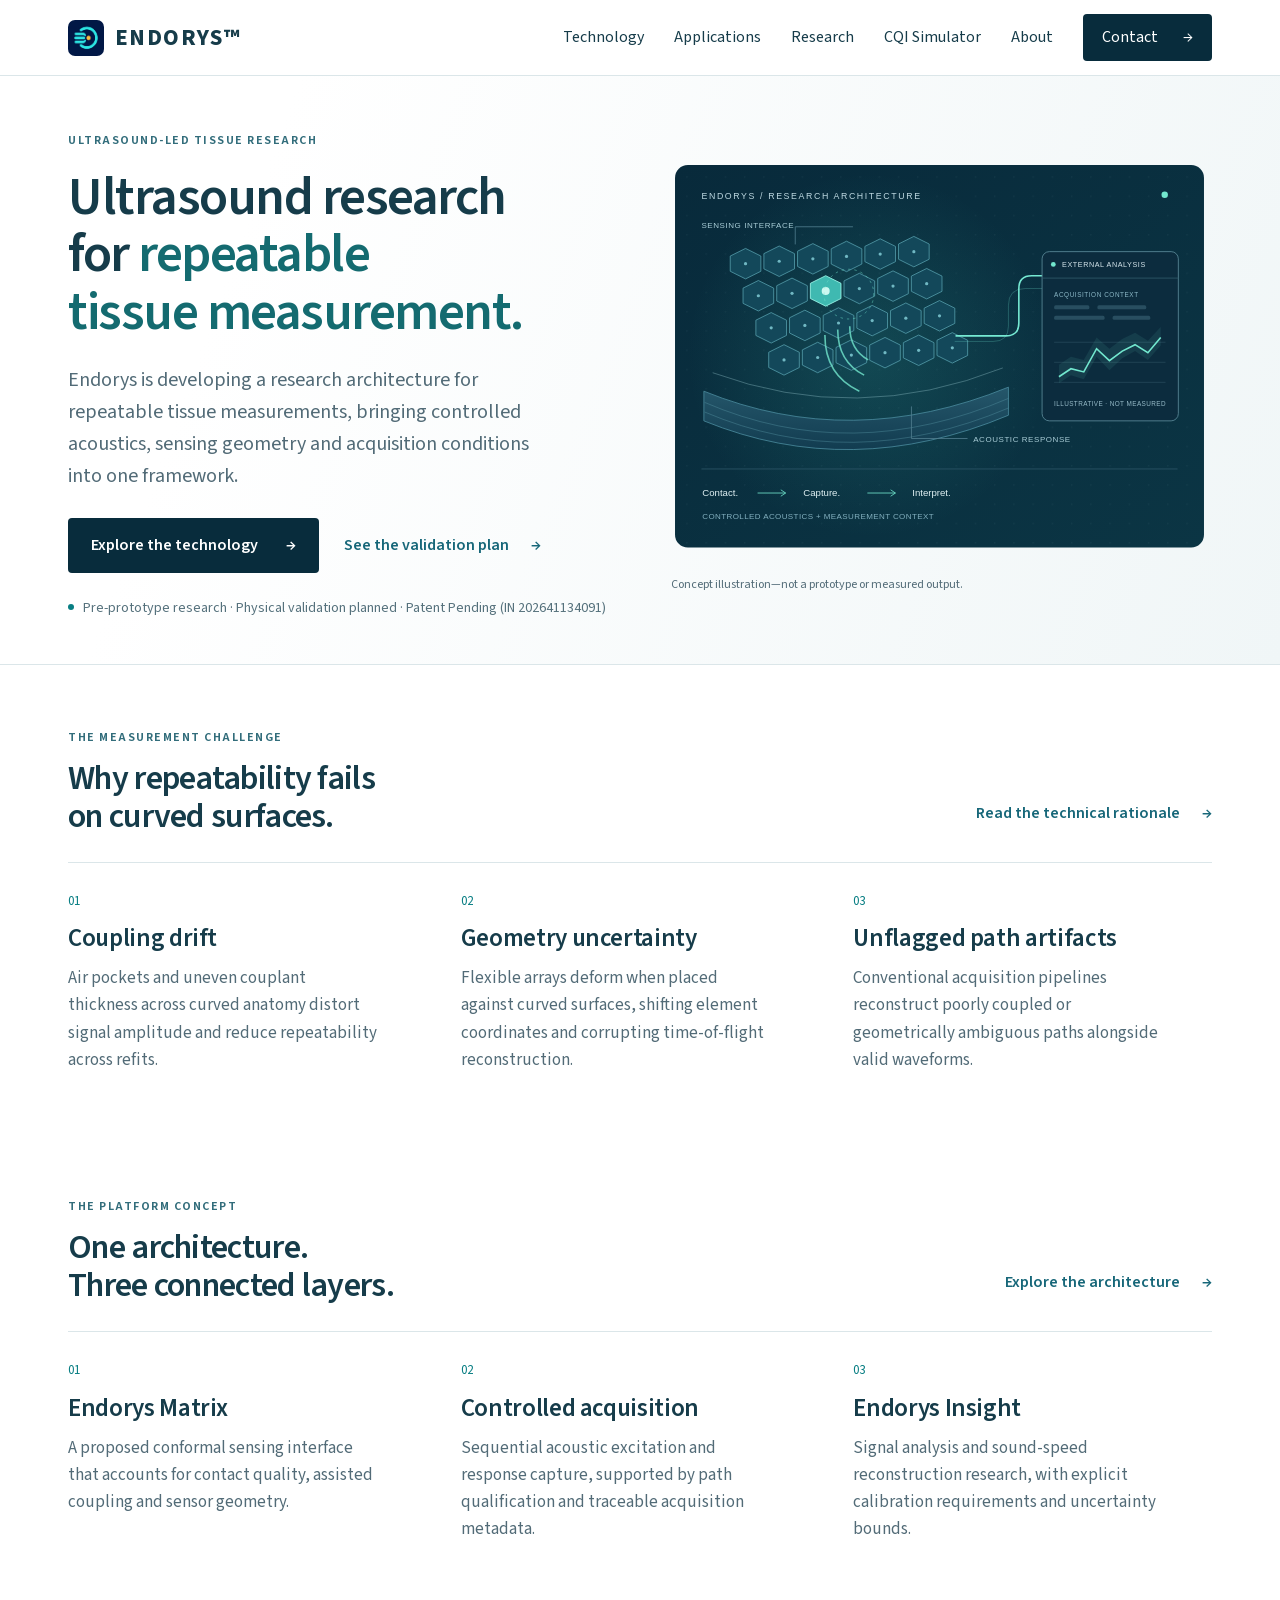
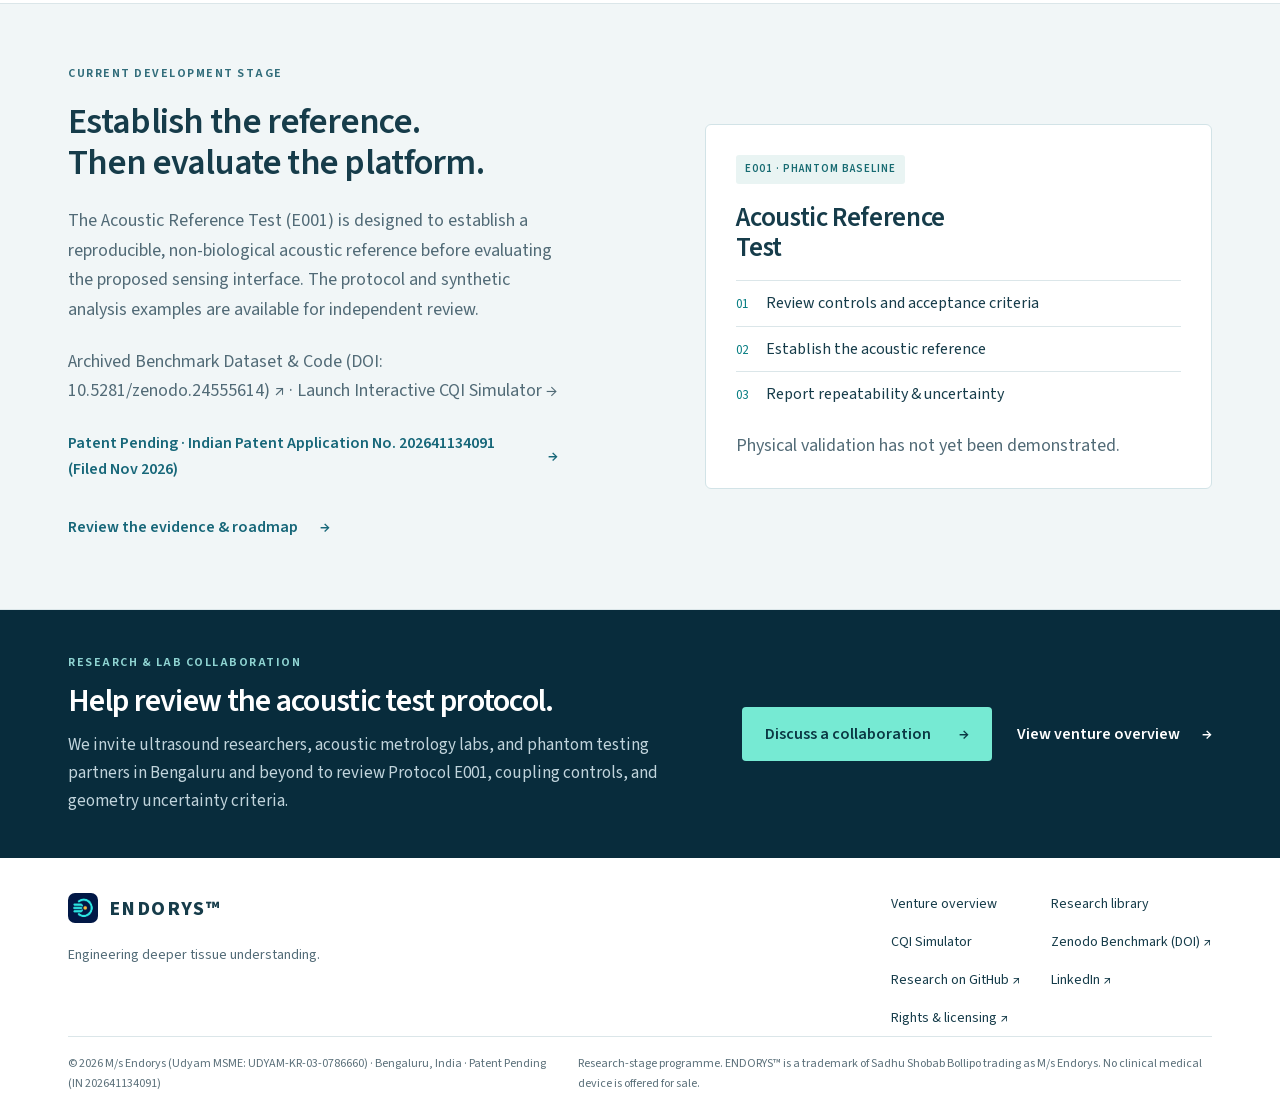
==== commit e19a80d5: "Fix brand name typo in index.html" ====
--- a/index.html
+++ b/index.html
@@ -26,7 +26,7 @@
     <div class="shell header-inner">
       <a href="index.html" class="brand" aria-label="Endorys home" aria-current="page">
         <img src="endorys-icon.png" alt="" width="36" height="36">
-        <span>ENDORYSENDORYS&trade;</span>
+        <span>ENDORYS&trade;</span>
       </a>
       <button class="menu-button" aria-expanded="false" aria-controls="primary-navigation">
         Menu <span aria-hidden="true">＋</span>
